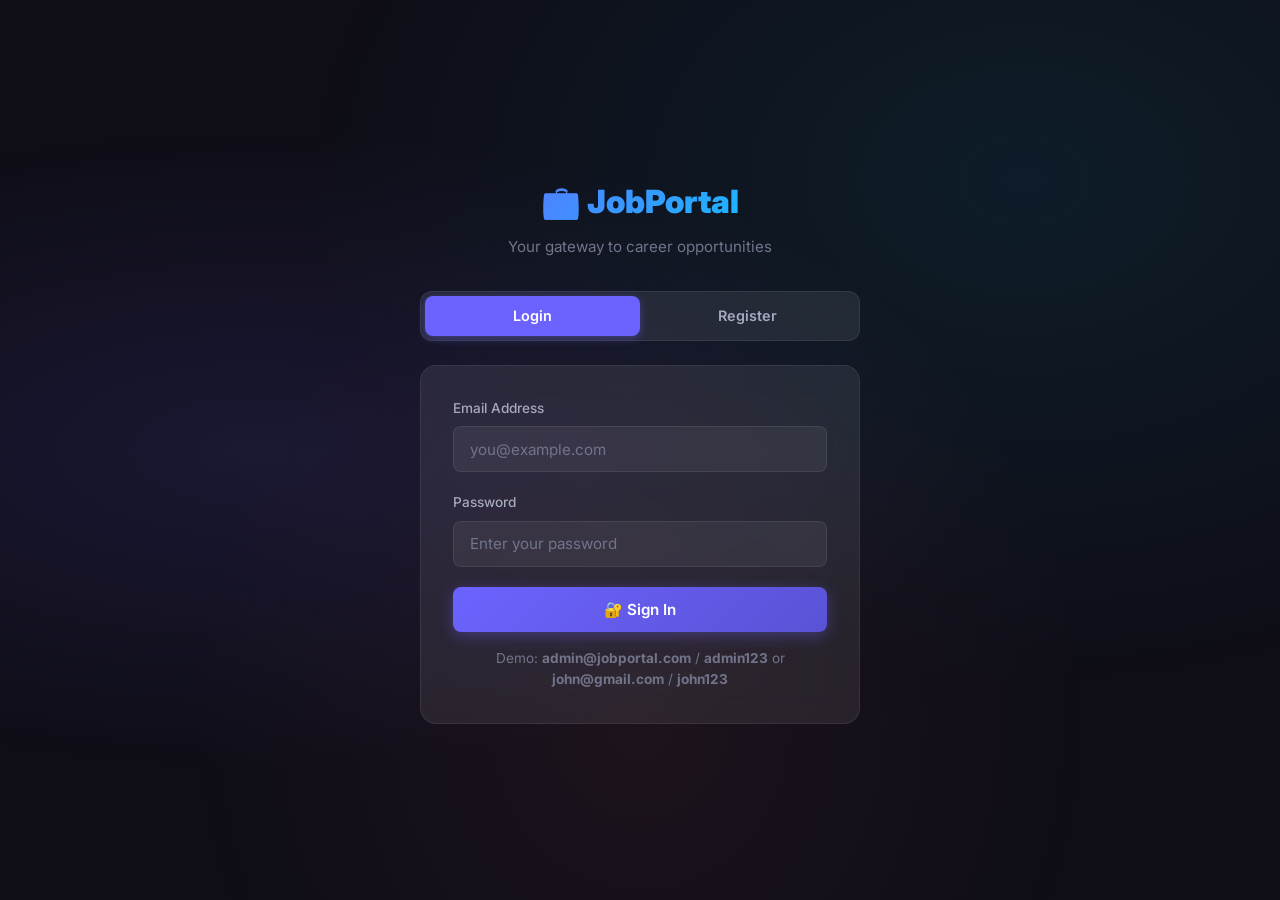
==== backend/src/main/resources/static/index.html @ fc34ba59 "feat: Complete Job Application and Assessment System" ====
<!DOCTYPE html>
<html lang="en">
<head>
    <meta charset="UTF-8">
    <meta name="viewport" content="width=device-width, initial-scale=1.0">
    <meta name="description" content="Job Portal - Apply for jobs, take assessments, and advance your career">
    <title>JobPortal — Job Application & Assessment System</title>
    <link rel="stylesheet" href="style.css">
    <link rel="icon" href="data:image/svg+xml,<svg xmlns='http://www.w3.org/2000/svg' viewBox='0 0 100 100'><text y='.9em' font-size='90'>💼</text></svg>">
</head>
<body>

<!-- ══════════ TOAST CONTAINER ══════════ -->
<div class="toast-container" id="toastContainer"></div>

<!-- ══════════ LOADING OVERLAY ══════════ -->
<div class="loading-overlay hidden" id="loadingOverlay">
    <div class="loading-content">
        <div class="spinner-lg"></div>
        <p id="loadingText">Loading...</p>
    </div>
</div>

<!-- ══════════════════════════════════════════════
     AUTH PAGE — Login & Register
     ══════════════════════════════════════════════ -->
<div id="authPage" class="auth-page">
    <div class="auth-container">
        <div class="auth-header">
            <div class="auth-logo">💼 JobPortal</div>
            <p>Your gateway to career opportunities</p>
        </div>

        <div class="auth-tabs">
            <button id="loginTab" class="active" onclick="switchAuthTab('login')">Login</button>
            <button id="registerTab" onclick="switchAuthTab('register')">Register</button>
        </div>

        <!-- Login Form -->
        <div id="loginForm" class="glass-card">
            <form onsubmit="handleLogin(event)">
                <div class="form-group">
                    <label for="loginEmail">Email Address</label>
                    <input type="email" id="loginEmail" placeholder="you@example.com" required>
                </div>
                <div class="form-group">
                    <label for="loginPassword">Password</label>
                    <input type="password" id="loginPassword" placeholder="Enter your password" required>
                </div>
                <button type="submit" class="btn btn-primary btn-full" id="loginBtn">
                    🔐 Sign In
                </button>
                <p class="text-center mt-2 text-muted" style="font-size:0.85rem;">
                    Demo: <b>admin@jobportal.com</b> / <b>admin123</b> or <b>john@gmail.com</b> / <b>john123</b>
                </p>
            </form>
        </div>

        <!-- Register Form -->
        <div id="registerForm" class="glass-card hidden">
            <form onsubmit="handleRegister(event)">
                <div class="form-group">
                    <label for="regName">Full Name</label>
                    <input type="text" id="regName" placeholder="John Doe" required>
                </div>
                <div class="form-group">
                    <label for="regEmail">Email Address</label>
                    <input type="email" id="regEmail" placeholder="you@example.com" required>
                </div>
                <div class="form-group">
                    <label for="regPassword">Password</label>
                    <input type="password" id="regPassword" placeholder="Create a password" required minlength="4">
                </div>
                <div class="form-group">
                    <label for="regRole">Account Type</label>
                    <select id="regRole">
                        <option value="STUDENT">Student / Job Seeker</option>
                        <option value="ADMIN">Admin / Recruiter</option>
                    </select>
                </div>
                <button type="submit" class="btn btn-primary btn-full" id="registerBtn">
                    🚀 Create Account
                </button>
            </form>
        </div>
    </div>
</div>

<!-- ══════════════════════════════════════════════
     MAIN APP (after login)
     ══════════════════════════════════════════════ -->
<div id="appPage" class="hidden">

    <!-- Navigation -->
    <nav class="navbar">
        <div class="logo">
            <span class="logo-icon">💼</span>
            <span>JobPortal</span>
        </div>
        <div class="nav-links">
            <a href="#" onclick="showView('dashboard')" id="navDashboard">📊 <span class="nav-text">Dashboard</span></a>
            <a href="#" onclick="showView('jobs')" id="navJobs">💼 <span class="nav-text">Jobs</span></a>
            <a href="#" onclick="showView('test')" id="navTest">📝 <span class="nav-text">Assessment</span></a>
            <a href="#" onclick="showView('results')" id="navResults">🏆 <span class="nav-text">Results</span></a>
            <div class="nav-user">
                <div class="avatar" id="userAvatar">U</div>
                <span id="userName" style="font-size:0.85rem; color: var(--text-primary);"></span>
            </div>
            <button onclick="handleLogout()" style="color: var(--danger);">↗ Logout</button>
        </div>
    </nav>

    <div class="container">
        <!-- ── DASHBOARD VIEW ── -->
        <div id="dashboardView">
            <div class="page-header">
                <h1>👋 Welcome back, <span id="dashWelcome"></span>!</h1>
                <p>Here's an overview of your activity</p>
            </div>

            <div class="dashboard-grid" id="statsGrid">
                <div class="stat-card">
                    <div class="stat-icon purple">💼</div>
                    <div class="stat-info">
                        <h3 id="statJobs">0</h3>
                        <p>Available Jobs</p>
                    </div>
                </div>
                <div class="stat-card">
                    <div class="stat-icon pink">📝</div>
                    <div class="stat-info">
                        <h3 id="statApplied">0</h3>
                        <p>Applications</p>
                    </div>
                </div>
                <div class="stat-card">
                    <div class="stat-icon cyan">🧪</div>
                    <div class="stat-info">
                        <h3 id="statTests">0</h3>
                        <p>Tests Taken</p>
                    </div>
                </div>
                <div class="stat-card">
                    <div class="stat-icon green">🏆</div>
                    <div class="stat-info">
                        <h3 id="statAvg">0%</h3>
                        <p>Average Score</p>
                    </div>
                </div>
            </div>

            <!-- Recent Results Table -->
            <div class="section-title">
                <h2>📋 Recent Test Results</h2>
            </div>
            <div id="recentResults">
                <div class="empty-state">
                    <div class="empty-icon">📊</div>
                    <h3>No tests taken yet</h3>
                    <p>Take an assessment to see your results here</p>
                </div>
            </div>
        </div>

        <!-- ── JOBS VIEW ── -->
        <div id="jobsView" class="hidden">
            <div class="page-header">
                <h1>💼 Job Openings</h1>
                <p>Find your next career opportunity</p>
            </div>

            <!-- Admin: Create Job -->
            <div id="adminJobForm" class="glass-card hidden" style="margin-bottom: 2rem;">
                <h3 style="margin-bottom:1rem;">➕ Post a New Job</h3>
                <form onsubmit="handleCreateJob(event)">
                    <div style="display:grid; grid-template-columns: 1fr 1fr; gap: 1rem;">
                        <div class="form-group">
                            <label for="jobTitle">Job Title</label>
                            <input type="text" id="jobTitle" placeholder="e.g. Java Developer" required>
                        </div>
                        <div class="form-group">
                            <label for="jobCompany">Company</label>
                            <input type="text" id="jobCompany" placeholder="e.g. TechCorp" required>
                        </div>
                        <div class="form-group">
                            <label for="jobLocation">Location</label>
                            <input type="text" id="jobLocation" placeholder="e.g. Bangalore" value="Remote">
                        </div>
                        <div class="form-group">
                            <label for="jobSalary">Salary</label>
                            <input type="text" id="jobSalary" placeholder="e.g. 8-12 LPA">
                        </div>
                    </div>
                    <div class="form-group">
                        <label for="jobDesc">Description</label>
                        <textarea id="jobDesc" rows="3" placeholder="Job description..." required style="resize:vertical;"></textarea>
                    </div>
                    <button type="submit" class="btn btn-success">✅ Post Job</button>
                </form>
            </div>

            <div id="jobsList" class="jobs-grid"></div>
        </div>

        <!-- ── TEST VIEW ── -->
        <div id="testView" class="hidden">
            <!-- Pre-test -->
            <div id="testStart" class="text-center" style="padding:3rem 0;">
                <h1 style="margin-bottom:0.5rem;">📝 Online Assessment</h1>
                <p style="margin-bottom:2rem;">Test your knowledge with 10 randomly selected questions.<br>You have 10 minutes to complete the test.</p>
                <button class="btn btn-primary" onclick="startTest()" id="startTestBtn" style="font-size:1.1rem; padding:1rem 2.5rem;">
                    🚀 Start Test
                </button>
            </div>

            <!-- Active test -->
            <div id="testActive" class="hidden">
                <div class="test-header">
                    <div>
                        <span class="question-progress">Question <span id="currentQ">1</span> of <span id="totalQ">10</span></span>
                    </div>
                    <div class="timer" id="timerDisplay">⏱ 10:00</div>
                </div>

                <div class="progress-bar">
                    <div class="progress-fill" id="progressFill" style="width: 0%"></div>
                </div>

                <div id="questionsContainer"></div>

                <div class="text-center mt-3">
                    <button class="btn btn-primary" onclick="submitTest()" id="submitTestBtn" style="font-size:1.05rem; padding:0.9rem 2rem;">
                        ✅ Submit Test
                    </button>
                </div>
            </div>
        </div>

        <!-- ── RESULTS VIEW ── -->
        <div id="resultsView" class="hidden">
            <!-- Score display (after submission) -->
            <div id="resultDisplay" class="hidden">
                <div class="result-container">
                    <h1>🎉 Test Complete!</h1>

                    <div class="score-circle">
                        <span class="score-value" id="resultScore">0</span>
                        <span class="score-label">out of <span id="resultTotal">10</span></span>
                    </div>

                    <div class="result-message" id="resultMessage"></div>

                    <div class="result-details">
                        <div class="result-stat">
                            <div class="stat-value" id="resultCorrect" style="color:var(--success);">0</div>
                            <div class="stat-label">Correct</div>
                        </div>
                        <div class="result-stat">
                            <div class="stat-value" id="resultWrong" style="color:var(--danger);">0</div>
                            <div class="stat-label">Wrong</div>
                        </div>
                        <div class="result-stat">
                            <div class="stat-value" id="resultPercentage" style="color:var(--accent);">0%</div>
                            <div class="stat-label">Percentage</div>
                        </div>
                    </div>

                    <div class="result-actions">
                        <button class="btn btn-primary" onclick="showView('test')">📝 Take Another Test</button>
                        <button class="btn btn-secondary" onclick="showView('dashboard')">📊 Dashboard</button>
                    </div>
                </div>
            </div>

            <!-- All Results history -->
            <div id="allResultsSection">
                <div class="page-header">
                    <h1>🏆 Your Results</h1>
                    <p>Track your assessment performance</p>
                </div>
                <div id="allResultsList"></div>
            </div>
        </div>

    </div><!-- end container -->
</div><!-- end appPage -->

<script src="script.js"></script>
</body>
</html>
---- backend/src/main/resources/static/style.css ----
/* =============================================
   JOB PORTAL — PREMIUM DESIGN SYSTEM
   ============================================= */

@import url('https://fonts.googleapis.com/css2?family=Inter:wght@300;400;500;600;700;800;900&display=swap');

/* ── CSS Variables ── */
:root {
  --primary: #6C63FF;
  --primary-dark: #5A52D5;
  --primary-light: #8B83FF;
  --secondary: #FF6584;
  --accent: #00D2FF;
  --success: #10B981;
  --warning: #F59E0B;
  --danger: #EF4444;

  --bg-dark: #0F0E17;
  --bg-card: rgba(255, 255, 255, 0.05);
  --bg-glass: rgba(255, 255, 255, 0.08);
  --bg-input: rgba(255, 255, 255, 0.06);

  --text-primary: #FFFFFE;
  --text-secondary: #A7A9BE;
  --text-muted: #72748B;

  --border: rgba(255, 255, 255, 0.08);
  --border-active: rgba(108, 99, 255, 0.5);

  --radius-sm: 8px;
  --radius-md: 12px;
  --radius-lg: 16px;
  --radius-xl: 24px;
  --radius-full: 50%;

  --shadow-sm: 0 2px 8px rgba(0, 0, 0, 0.2);
  --shadow-md: 0 4px 20px rgba(0, 0, 0, 0.3);
  --shadow-lg: 0 8px 40px rgba(0, 0, 0, 0.4);
  --shadow-glow: 0 0 30px rgba(108, 99, 255, 0.3);

  --font: 'Inter', -apple-system, BlinkMacSystemFont, sans-serif;
  --transition: all 0.3s cubic-bezier(0.4, 0, 0.2, 1);
}

/* ── Reset ── */
*, *::before, *::after {
  margin: 0;
  padding: 0;
  box-sizing: border-box;
}

html {
  scroll-behavior: smooth;
}

body {
  font-family: var(--font);
  background: var(--bg-dark);
  color: var(--text-primary);
  min-height: 100vh;
  overflow-x: hidden;
  line-height: 1.6;
}

/* Animated gradient background */
body::before {
  content: '';
  position: fixed;
  top: 0;
  left: 0;
  width: 100%;
  height: 100%;
  background:
    radial-gradient(ellipse at 20% 50%, rgba(108, 99, 255, 0.12) 0%, transparent 50%),
    radial-gradient(ellipse at 80% 20%, rgba(0, 210, 255, 0.08) 0%, transparent 50%),
    radial-gradient(ellipse at 50% 80%, rgba(255, 101, 132, 0.06) 0%, transparent 50%);
  z-index: -1;
  animation: bgPulse 15s ease-in-out infinite alternate;
}

@keyframes bgPulse {
  0% { opacity: 0.8; }
  100% { opacity: 1; }
}

/* ── Scrollbar ── */
::-webkit-scrollbar { width: 6px; }
::-webkit-scrollbar-track { background: transparent; }
::-webkit-scrollbar-thumb {
  background: rgba(108, 99, 255, 0.4);
  border-radius: 3px;
}

/* ── Typography ── */
h1 { font-size: 2.5rem; font-weight: 800; letter-spacing: -0.02em; }
h2 { font-size: 1.75rem; font-weight: 700; letter-spacing: -0.01em; }
h3 { font-size: 1.25rem; font-weight: 600; }
p { color: var(--text-secondary); }
a { color: var(--primary-light); text-decoration: none; }

/* ── Navigation ── */
.navbar {
  position: sticky;
  top: 0;
  z-index: 100;
  display: flex;
  align-items: center;
  justify-content: space-between;
  padding: 1rem 2rem;
  background: rgba(15, 14, 23, 0.85);
  backdrop-filter: blur(20px);
  border-bottom: 1px solid var(--border);
}

.navbar .logo {
  display: flex;
  align-items: center;
  gap: 0.5rem;
  font-size: 1.4rem;
  font-weight: 800;
  background: linear-gradient(135deg, var(--primary), var(--accent));
  -webkit-background-clip: text;
  -webkit-text-fill-color: transparent;
  background-clip: text;
}

.navbar .logo .logo-icon {
  font-size: 1.6rem;
}

.nav-links {
  display: flex;
  gap: 0.5rem;
  align-items: center;
}

.nav-links a, .nav-links button {
  padding: 0.5rem 1rem;
  border-radius: var(--radius-sm);
  font-size: 0.9rem;
  font-weight: 500;
  color: var(--text-secondary);
  background: none;
  border: none;
  cursor: pointer;
  transition: var(--transition);
  font-family: var(--font);
}

.nav-links a:hover, .nav-links button:hover {
  color: var(--text-primary);
  background: var(--bg-glass);
}

.nav-links .nav-user {
  display: flex;
  align-items: center;
  gap: 0.5rem;
  padding: 0.4rem 1rem;
  border-radius: var(--radius-xl);
  background: var(--bg-glass);
  border: 1px solid var(--border);
}

.nav-links .nav-user .avatar {
  width: 28px;
  height: 28px;
  border-radius: var(--radius-full);
  background: linear-gradient(135deg, var(--primary), var(--secondary));
  display: flex;
  align-items: center;
  justify-content: center;
  font-size: 0.75rem;
  font-weight: 700;
  color: white;
}

/* ── Container ── */
.container {
  max-width: 1200px;
  margin: 0 auto;
  padding: 2rem;
}

/* ── Auth Page ── */
.auth-page {
  display: flex;
  align-items: center;
  justify-content: center;
  min-height: 100vh;
  padding: 2rem;
}

.auth-container {
  width: 100%;
  max-width: 440px;
  animation: slideUp 0.6s ease-out;
}

.auth-header {
  text-align: center;
  margin-bottom: 2rem;
}

.auth-header .auth-logo {
  font-size: 2rem;
  font-weight: 900;
  background: linear-gradient(135deg, var(--primary), var(--accent));
  -webkit-background-clip: text;
  -webkit-text-fill-color: transparent;
  background-clip: text;
  margin-bottom: 0.5rem;
}

.auth-header p {
  font-size: 0.95rem;
  color: var(--text-muted);
}

.auth-tabs {
  display: flex;
  margin-bottom: 1.5rem;
  background: var(--bg-glass);
  border-radius: var(--radius-md);
  padding: 4px;
  border: 1px solid var(--border);
}

.auth-tabs button {
  flex: 1;
  padding: 0.7rem;
  border: none;
  background: transparent;
  color: var(--text-secondary);
  font-family: var(--font);
  font-weight: 600;
  font-size: 0.9rem;
  cursor: pointer;
  border-radius: var(--radius-sm);
  transition: var(--transition);
}

.auth-tabs button.active {
  background: var(--primary);
  color: white;
  box-shadow: 0 2px 10px rgba(108, 99, 255, 0.4);
}

/* ── Glass Card ── */
.glass-card {
  background: var(--bg-glass);
  backdrop-filter: blur(16px);
  border: 1px solid var(--border);
  border-radius: var(--radius-lg);
  padding: 2rem;
  transition: var(--transition);
}

.glass-card:hover {
  border-color: var(--border-active);
  box-shadow: var(--shadow-glow);
}

/* ── Form Elements ── */
.form-group {
  margin-bottom: 1.25rem;
}

.form-group label {
  display: block;
  font-size: 0.85rem;
  font-weight: 500;
  color: var(--text-secondary);
  margin-bottom: 0.4rem;
}

.form-group input,
.form-group select,
.form-group textarea {
  width: 100%;
  padding: 0.8rem 1rem;
  background: var(--bg-input);
  border: 1px solid var(--border);
  border-radius: var(--radius-sm);
  color: var(--text-primary);
  font-family: var(--font);
  font-size: 0.95rem;
  transition: var(--transition);
  outline: none;
}

.form-group input:focus,
.form-group select:focus,
.form-group textarea:focus {
  border-color: var(--primary);
  box-shadow: 0 0 0 3px rgba(108, 99, 255, 0.2);
}

.form-group input::placeholder {
  color: var(--text-muted);
}

/* ── Buttons ── */
.btn {
  display: inline-flex;
  align-items: center;
  justify-content: center;
  gap: 0.5rem;
  padding: 0.8rem 1.5rem;
  border: none;
  border-radius: var(--radius-sm);
  font-family: var(--font);
  font-size: 0.95rem;
  font-weight: 600;
  cursor: pointer;
  transition: var(--transition);
  text-decoration: none;
  position: relative;
  overflow: hidden;
}

.btn::after {
  content: '';
  position: absolute;
  top: 50%;
  left: 50%;
  width: 0;
  height: 0;
  background: rgba(255, 255, 255, 0.15);
  border-radius: var(--radius-full);
  transition: width 0.6s, height 0.6s, top 0.6s, left 0.6s;
}

.btn:active::after {
  width: 300px;
  height: 300px;
  top: calc(50% - 150px);
  left: calc(50% - 150px);
}

.btn-primary {
  background: linear-gradient(135deg, var(--primary), var(--primary-dark));
  color: white;
  box-shadow: 0 4px 15px rgba(108, 99, 255, 0.35);
}

.btn-primary:hover {
  transform: translateY(-2px);
  box-shadow: 0 6px 25px rgba(108, 99, 255, 0.5);
}

.btn-secondary {
  background: var(--bg-glass);
  color: var(--text-primary);
  border: 1px solid var(--border);
}

.btn-secondary:hover {
  border-color: var(--primary);
  background: rgba(108, 99, 255, 0.1);
}

.btn-success {
  background: linear-gradient(135deg, var(--success), #059669);
  color: white;
  box-shadow: 0 4px 15px rgba(16, 185, 129, 0.35);
}

.btn-success:hover {
  transform: translateY(-2px);
  box-shadow: 0 6px 25px rgba(16, 185, 129, 0.5);
}

.btn-danger {
  background: linear-gradient(135deg, var(--danger), #DC2626);
  color: white;
}

.btn-full {
  width: 100%;
}

.btn-sm {
  padding: 0.5rem 1rem;
  font-size: 0.85rem;
}

.btn:disabled {
  opacity: 0.5;
  cursor: not-allowed;
  transform: none !important;
}

/* ── Dashboard Grid ── */
.dashboard-grid {
  display: grid;
  grid-template-columns: repeat(auto-fit, minmax(280px, 1fr));
  gap: 1.5rem;
  margin-bottom: 2rem;
}

.stat-card {
  background: var(--bg-glass);
  backdrop-filter: blur(16px);
  border: 1px solid var(--border);
  border-radius: var(--radius-lg);
  padding: 1.5rem;
  display: flex;
  align-items: center;
  gap: 1rem;
  transition: var(--transition);
  animation: fadeIn 0.5s ease-out backwards;
}

.stat-card:nth-child(1) { animation-delay: 0.1s; }
.stat-card:nth-child(2) { animation-delay: 0.2s; }
.stat-card:nth-child(3) { animation-delay: 0.3s; }
.stat-card:nth-child(4) { animation-delay: 0.4s; }

.stat-card:hover {
  transform: translateY(-4px);
  border-color: var(--border-active);
  box-shadow: var(--shadow-glow);
}

.stat-icon {
  width: 56px;
  height: 56px;
  border-radius: var(--radius-md);
  display: flex;
  align-items: center;
  justify-content: center;
  font-size: 1.5rem;
  flex-shrink: 0;
}

.stat-icon.purple { background: rgba(108, 99, 255, 0.15); color: var(--primary-light); }
.stat-icon.pink { background: rgba(255, 101, 132, 0.15); color: var(--secondary); }
.stat-icon.cyan { background: rgba(0, 210, 255, 0.15); color: var(--accent); }
.stat-icon.green { background: rgba(16, 185, 129, 0.15); color: var(--success); }

.stat-info h3 {
  font-size: 1.75rem;
  font-weight: 800;
  line-height: 1;
}

.stat-info p {
  font-size: 0.85rem;
  color: var(--text-muted);
  margin-top: 0.25rem;
}

/* ── Page Header ── */
.page-header {
  margin-bottom: 2rem;
}

.page-header h1 {
  margin-bottom: 0.5rem;
}

.page-header p {
  font-size: 1rem;
}

/* ── Job Cards ── */
.jobs-grid {
  display: grid;
  grid-template-columns: repeat(auto-fill, minmax(340px, 1fr));
  gap: 1.5rem;
}

.job-card {
  background: var(--bg-glass);
  backdrop-filter: blur(16px);
  border: 1px solid var(--border);
  border-radius: var(--radius-lg);
  padding: 1.75rem;
  transition: var(--transition);
  animation: fadeIn 0.5s ease-out backwards;
  display: flex;
  flex-direction: column;
}

.job-card:hover {
  transform: translateY(-4px);
  border-color: var(--border-active);
  box-shadow: var(--shadow-glow);
}

.job-card .job-company {
  display: inline-flex;
  align-items: center;
  gap: 0.5rem;
  font-size: 0.85rem;
  color: var(--primary-light);
  font-weight: 600;
  margin-bottom: 0.75rem;
}

.job-card .job-company .company-icon {
  width: 36px;
  height: 36px;
  border-radius: var(--radius-sm);
  background: linear-gradient(135deg, var(--primary), var(--accent));
  display: flex;
  align-items: center;
  justify-content: center;
  font-size: 1rem;
  color: white;
  font-weight: 800;
}

.job-card h3 {
  font-size: 1.15rem;
  margin-bottom: 0.75rem;
  color: var(--text-primary);
}

.job-card .job-desc {
  font-size: 0.9rem;
  color: var(--text-muted);
  line-height: 1.5;
  flex-grow: 1;
  margin-bottom: 1rem;
  display: -webkit-box;
  -webkit-line-clamp: 3;
  -webkit-box-orient: vertical;
  overflow: hidden;
}

.job-meta {
  display: flex;
  gap: 1rem;
  flex-wrap: wrap;
  margin-bottom: 1.25rem;
}

.job-meta span {
  display: flex;
  align-items: center;
  gap: 0.35rem;
  font-size: 0.8rem;
  color: var(--text-secondary);
  background: var(--bg-card);
  padding: 0.35rem 0.75rem;
  border-radius: var(--radius-xl);
}

/* ── Test Page ── */
.test-header {
  display: flex;
  justify-content: space-between;
  align-items: center;
  margin-bottom: 2rem;
  padding: 1.25rem 1.75rem;
  background: var(--bg-glass);
  backdrop-filter: blur(16px);
  border: 1px solid var(--border);
  border-radius: var(--radius-lg);
}

.timer {
  display: flex;
  align-items: center;
  gap: 0.5rem;
  font-size: 1.5rem;
  font-weight: 700;
  color: var(--accent);
  font-variant-numeric: tabular-nums;
}

.timer.warning { color: var(--warning); }
.timer.danger {
  color: var(--danger);
  animation: pulse 1s ease-in-out infinite;
}

.question-progress {
  font-size: 0.9rem;
  color: var(--text-secondary);
}

.progress-bar {
  width: 100%;
  height: 6px;
  background: var(--bg-card);
  border-radius: 3px;
  margin-bottom: 2rem;
  overflow: hidden;
}

.progress-bar .progress-fill {
  height: 100%;
  background: linear-gradient(90deg, var(--primary), var(--accent));
  border-radius: 3px;
  transition: width 0.4s ease;
}

.question-card {
  background: var(--bg-glass);
  backdrop-filter: blur(16px);
  border: 1px solid var(--border);
  border-radius: var(--radius-lg);
  padding: 2rem;
  margin-bottom: 1.5rem;
  animation: slideUp 0.4s ease-out;
}

.question-number {
  display: inline-flex;
  align-items: center;
  justify-content: center;
  width: 32px;
  height: 32px;
  border-radius: var(--radius-full);
  background: linear-gradient(135deg, var(--primary), var(--accent));
  color: white;
  font-size: 0.85rem;
  font-weight: 700;
  margin-bottom: 1rem;
}

.question-text {
  font-size: 1.1rem;
  font-weight: 600;
  color: var(--text-primary);
  margin-bottom: 1.25rem;
  line-height: 1.5;
}

.options-grid {
  display: grid;
  grid-template-columns: 1fr 1fr;
  gap: 0.75rem;
}

.option-label {
  display: flex;
  align-items: center;
  gap: 0.75rem;
  padding: 1rem 1.25rem;
  background: var(--bg-card);
  border: 2px solid var(--border);
  border-radius: var(--radius-md);
  cursor: pointer;
  transition: var(--transition);
  font-size: 0.95rem;
}

.option-label:hover {
  border-color: var(--primary);
  background: rgba(108, 99, 255, 0.08);
}

.option-label input[type="radio"] {
  display: none;
}

.option-label .option-indicator {
  width: 22px;
  height: 22px;
  border-radius: var(--radius-full);
  border: 2px solid var(--text-muted);
  display: flex;
  align-items: center;
  justify-content: center;
  flex-shrink: 0;
  transition: var(--transition);
}

.option-label input[type="radio"]:checked + .option-indicator {
  border-color: var(--primary);
  background: var(--primary);
}

.option-label input[type="radio"]:checked + .option-indicator::after {
  content: '✓';
  color: white;
  font-size: 0.75rem;
  font-weight: 700;
}

.option-label input[type="radio"]:checked ~ .option-text {
  color: var(--text-primary);
  font-weight: 600;
}

.option-label.selected {
  border-color: var(--primary);
  background: rgba(108, 99, 255, 0.1);
}

/* ── Result Page ── */
.result-container {
  max-width: 600px;
  margin: 0 auto;
  text-align: center;
  animation: slideUp 0.6s ease-out;
}

.score-circle {
  width: 200px;
  height: 200px;
  border-radius: var(--radius-full);
  background: var(--bg-glass);
  border: 4px solid var(--primary);
  display: flex;
  flex-direction: column;
  align-items: center;
  justify-content: center;
  margin: 2rem auto;
  position: relative;
  box-shadow: var(--shadow-glow);
  animation: scaleIn 0.5s ease-out 0.3s backwards;
}

.score-circle .score-value {
  font-size: 3.5rem;
  font-weight: 900;
  background: linear-gradient(135deg, var(--primary), var(--accent));
  -webkit-background-clip: text;
  -webkit-text-fill-color: transparent;
  background-clip: text;
  line-height: 1;
}

.score-circle .score-label {
  font-size: 0.9rem;
  color: var(--text-muted);
  margin-top: 0.25rem;
}

.result-details {
  display: grid;
  grid-template-columns: 1fr 1fr 1fr;
  gap: 1rem;
  margin: 2rem 0;
}

.result-stat {
  background: var(--bg-glass);
  border: 1px solid var(--border);
  border-radius: var(--radius-md);
  padding: 1.25rem;
}

.result-stat .stat-value {
  font-size: 1.5rem;
  font-weight: 800;
}

.result-stat .stat-label {
  font-size: 0.8rem;
  color: var(--text-muted);
  margin-top: 0.25rem;
}

.result-message {
  font-size: 1.25rem;
  font-weight: 600;
  margin: 1.5rem 0;
  padding: 1rem;
  border-radius: var(--radius-md);
}

.result-message.excellent {
  background: rgba(16, 185, 129, 0.15);
  color: var(--success);
  border: 1px solid rgba(16, 185, 129, 0.3);
}

.result-message.good {
  background: rgba(108, 99, 255, 0.15);
  color: var(--primary-light);
  border: 1px solid rgba(108, 99, 255, 0.3);
}

.result-message.average {
  background: rgba(245, 158, 11, 0.15);
  color: var(--warning);
  border: 1px solid rgba(245, 158, 11, 0.3);
}

.result-message.poor {
  background: rgba(239, 68, 68, 0.15);
  color: var(--danger);
  border: 1px solid rgba(239, 68, 68, 0.3);
}

.result-actions {
  display: flex;
  gap: 1rem;
  justify-content: center;
  margin-top: 2rem;
}

/* ── Toast Notifications ── */
.toast-container {
  position: fixed;
  top: 1.5rem;
  right: 1.5rem;
  z-index: 9999;
  display: flex;
  flex-direction: column;
  gap: 0.75rem;
}

.toast {
  display: flex;
  align-items: center;
  gap: 0.75rem;
  padding: 1rem 1.5rem;
  background: rgba(15, 14, 23, 0.95);
  backdrop-filter: blur(16px);
  border: 1px solid var(--border);
  border-radius: var(--radius-md);
  min-width: 300px;
  max-width: 450px;
  box-shadow: var(--shadow-lg);
  animation: toastIn 0.4s ease-out;
  font-size: 0.9rem;
}

.toast.success { border-left: 4px solid var(--success); }
.toast.error { border-left: 4px solid var(--danger); }
.toast.info { border-left: 4px solid var(--accent); }

.toast-icon { font-size: 1.25rem; flex-shrink: 0; }
.toast.success .toast-icon { color: var(--success); }
.toast.error .toast-icon { color: var(--danger); }
.toast.info .toast-icon { color: var(--accent); }

.toast-close {
  margin-left: auto;
  background: none;
  border: none;
  color: var(--text-muted);
  cursor: pointer;
  padding: 0.25rem;
  font-size: 1.1rem;
}

/* ── Loading Spinner ── */
.spinner {
  width: 20px;
  height: 20px;
  border: 2px solid rgba(255, 255, 255, 0.2);
  border-top-color: white;
  border-radius: var(--radius-full);
  animation: spin 0.8s linear infinite;
}

.loading-overlay {
  position: fixed;
  inset: 0;
  background: rgba(15, 14, 23, 0.7);
  backdrop-filter: blur(4px);
  display: flex;
  align-items: center;
  justify-content: center;
  z-index: 999;
}

.loading-content {
  text-align: center;
}

.loading-content .spinner-lg {
  width: 48px;
  height: 48px;
  border: 3px solid rgba(108, 99, 255, 0.2);
  border-top-color: var(--primary);
  border-radius: var(--radius-full);
  animation: spin 1s linear infinite;
  margin: 0 auto 1rem;
}

.loading-content p {
  color: var(--text-secondary);
  font-size: 0.95rem;
}

/* ── Empty State ── */
.empty-state {
  text-align: center;
  padding: 4rem 2rem;
  color: var(--text-muted);
}

.empty-state .empty-icon {
  font-size: 3rem;
  margin-bottom: 1rem;
  opacity: 0.5;
}

.empty-state h3 {
  color: var(--text-secondary);
  margin-bottom: 0.5rem;
}

/* ── Badge ── */
.badge {
  display: inline-flex;
  padding: 0.25rem 0.75rem;
  border-radius: var(--radius-xl);
  font-size: 0.75rem;
  font-weight: 600;
  text-transform: uppercase;
  letter-spacing: 0.03em;
}

.badge-applied { background: rgba(108, 99, 255, 0.2); color: var(--primary-light); }
.badge-admin { background: rgba(255, 101, 132, 0.2); color: var(--secondary); }
.badge-student { background: rgba(0, 210, 255, 0.2); color: var(--accent); }

/* ── Section Title ── */
.section-title {
  display: flex;
  align-items: center;
  justify-content: space-between;
  margin-bottom: 1.5rem;
}

.section-title h2 {
  display: flex;
  align-items: center;
  gap: 0.5rem;
}

/* ── Table ── */
.results-table {
  width: 100%;
  border-collapse: separate;
  border-spacing: 0 0.5rem;
}

.results-table th {
  text-align: left;
  padding: 0.75rem 1rem;
  font-size: 0.8rem;
  text-transform: uppercase;
  letter-spacing: 0.05em;
  color: var(--text-muted);
  font-weight: 600;
}

.results-table td {
  padding: 1rem;
  background: var(--bg-glass);
  font-size: 0.9rem;
}

.results-table tr td:first-child { border-radius: var(--radius-sm) 0 0 var(--radius-sm); }
.results-table tr td:last-child { border-radius: 0 var(--radius-sm) var(--radius-sm) 0; }

/* ── Animations ── */
@keyframes slideUp {
  from { opacity: 0; transform: translateY(30px); }
  to { opacity: 1; transform: translateY(0); }
}

@keyframes fadeIn {
  from { opacity: 0; transform: translateY(10px); }
  to { opacity: 1; transform: translateY(0); }
}

@keyframes scaleIn {
  from { opacity: 0; transform: scale(0.8); }
  to { opacity: 1; transform: scale(1); }
}

@keyframes toastIn {
  from { opacity: 0; transform: translateX(100px); }
  to { opacity: 1; transform: translateX(0); }
}

@keyframes toastOut {
  from { opacity: 1; transform: translateX(0); }
  to { opacity: 0; transform: translateX(100px); }
}

@keyframes spin {
  to { transform: rotate(360deg); }
}

@keyframes pulse {
  0%, 100% { opacity: 1; }
  50% { opacity: 0.5; }
}

/* ── Responsive ── */
@media (max-width: 768px) {
  .navbar {
    padding: 0.75rem 1rem;
  }

  .nav-links a span.nav-text {
    display: none;
  }

  .container {
    padding: 1rem;
  }

  h1 { font-size: 1.75rem; }

  .dashboard-grid {
    grid-template-columns: 1fr 1fr;
  }

  .jobs-grid {
    grid-template-columns: 1fr;
  }

  .options-grid {
    grid-template-columns: 1fr;
  }

  .result-details {
    grid-template-columns: 1fr;
  }

  .result-actions {
    flex-direction: column;
  }

  .test-header {
    flex-direction: column;
    gap: 1rem;
    text-align: center;
  }
}

@media (max-width: 480px) {
  .dashboard-grid {
    grid-template-columns: 1fr;
  }

  .auth-container {
    padding: 0 0.5rem;
  }

  .glass-card {
    padding: 1.5rem;
  }
}

/* ── Utility ── */
.hidden { display: none !important; }
.mt-1 { margin-top: 0.5rem; }
.mt-2 { margin-top: 1rem; }
.mt-3 { margin-top: 1.5rem; }
.mb-1 { margin-bottom: 0.5rem; }
.mb-2 { margin-bottom: 1rem; }
.text-center { text-align: center; }
.text-muted { color: var(--text-muted); }
.flex-center { display: flex; align-items: center; justify-content: center; }
.gap-1 { gap: 0.5rem; }
.gap-2 { gap: 1rem; }
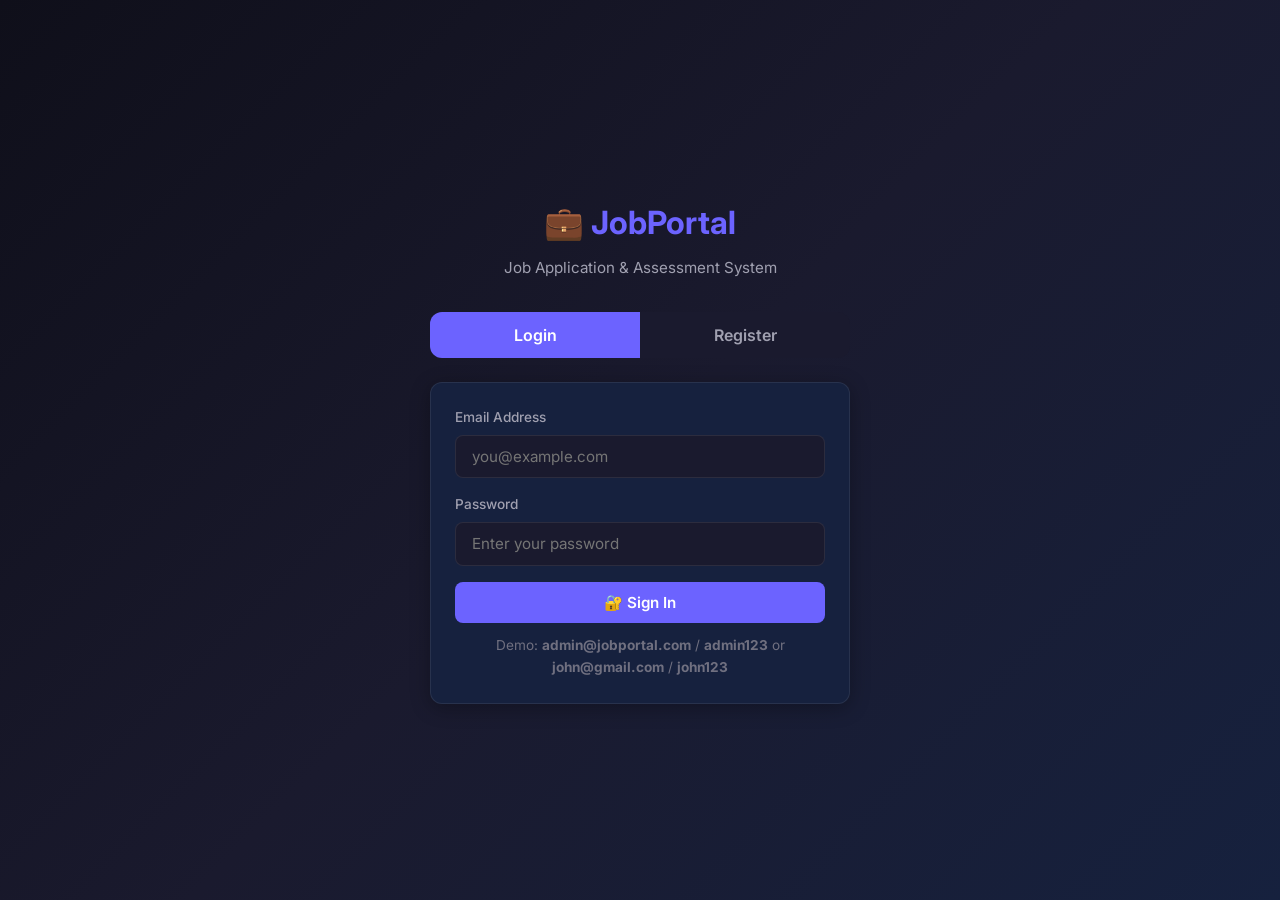
==== commit 0d3b8002: "Upgrade to role-based Job Application & Assessment System - Fix KeyHolder crash in all 6 repositorie" ====
--- a/backend/src/main/resources/static/index.html
+++ b/backend/src/main/resources/static/index.html
@@ -3,23 +3,16 @@
 <head>
     <meta charset="UTF-8">
     <meta name="viewport" content="width=device-width, initial-scale=1.0">
-    <meta name="description" content="Job Portal - Apply for jobs, take assessments, and advance your career">
+    <meta name="description" content="Job Application & Assessment System — Role-based portal for admins and students">
     <title>JobPortal — Job Application & Assessment System</title>
     <link rel="stylesheet" href="style.css">
+    <link href="https://fonts.googleapis.com/css2?family=Inter:wght@400;500;600;700&display=swap" rel="stylesheet">
     <link rel="icon" href="data:image/svg+xml,<svg xmlns='http://www.w3.org/2000/svg' viewBox='0 0 100 100'><text y='.9em' font-size='90'>💼</text></svg>">
 </head>
 <body>
 
-<!-- ══════════ TOAST CONTAINER ══════════ -->
+<!-- ══════════ TOAST NOTIFICATIONS ══════════ -->
 <div class="toast-container" id="toastContainer"></div>
-
-<!-- ══════════ LOADING OVERLAY ══════════ -->
-<div class="loading-overlay hidden" id="loadingOverlay">
-    <div class="loading-content">
-        <div class="spinner-lg"></div>
-        <p id="loadingText">Loading...</p>
-    </div>
-</div>
 
 <!-- ══════════════════════════════════════════════
      AUTH PAGE — Login & Register
@@ -28,9 +21,10 @@
     <div class="auth-container">
         <div class="auth-header">
             <div class="auth-logo">💼 JobPortal</div>
-            <p>Your gateway to career opportunities</p>
-        </div>
-
+            <p>Job Application & Assessment System</p>
+        </div>
+
+        <!-- Auth Tabs -->
         <div class="auth-tabs">
             <button id="loginTab" class="active" onclick="switchAuthTab('login')">Login</button>
             <button id="registerTab" onclick="switchAuthTab('register')">Register</button>
@@ -73,7 +67,7 @@
                 </div>
                 <div class="form-group">
                     <label for="regRole">Account Type</label>
-                    <select id="regRole">
+                    <select id="regRole" required>
                         <option value="STUDENT">Student / Job Seeker</option>
                         <option value="ADMIN">Admin / Recruiter</option>
                     </select>
@@ -87,89 +81,84 @@
 </div>
 
 <!-- ══════════════════════════════════════════════
-     MAIN APP (after login)
+     MAIN APP (shown after login)
      ══════════════════════════════════════════════ -->
 <div id="appPage" class="hidden">
 
-    <!-- Navigation -->
+    <!-- Navigation Bar -->
     <nav class="navbar">
         <div class="logo">
             <span class="logo-icon">💼</span>
             <span>JobPortal</span>
         </div>
         <div class="nav-links">
-            <a href="#" onclick="showView('dashboard')" id="navDashboard">📊 <span class="nav-text">Dashboard</span></a>
-            <a href="#" onclick="showView('jobs')" id="navJobs">💼 <span class="nav-text">Jobs</span></a>
-            <a href="#" onclick="showView('test')" id="navTest">📝 <span class="nav-text">Assessment</span></a>
-            <a href="#" onclick="showView('results')" id="navResults">🏆 <span class="nav-text">Results</span></a>
+            <a href="javascript:void(0)" onclick="showView('dashboard')" id="navDashboard" class="active">📊 Dashboard</a>
+            <a href="javascript:void(0)" onclick="showView('jobs')" id="navJobs">💼 Jobs</a>
+            <!-- Admin only: Applications nav -->
+            <a href="javascript:void(0)" onclick="showView('applications')" id="navApplications" class="hidden">📋 Applications</a>
+            <a href="javascript:void(0)" onclick="showView('tests')" id="navTests">📝 Tests</a>
+            <a href="javascript:void(0)" onclick="showView('results')" id="navResults">🏆 Results</a>
             <div class="nav-user">
                 <div class="avatar" id="userAvatar">U</div>
-                <span id="userName" style="font-size:0.85rem; color: var(--text-primary);"></span>
-            </div>
-            <button onclick="handleLogout()" style="color: var(--danger);">↗ Logout</button>
+                <div>
+                    <span id="userName" style="font-size:0.85rem; color: var(--text-primary);"></span>
+                    <span id="userRole" class="role-badge"></span>
+                </div>
+            </div>
+            <button onclick="handleLogout()" class="btn-logout">↗ Logout</button>
         </div>
     </nav>
 
     <div class="container">
-        <!-- ── DASHBOARD VIEW ── -->
+
+        <!-- ══════════ DASHBOARD VIEW ══════════ -->
         <div id="dashboardView">
             <div class="page-header">
-                <h1>👋 Welcome back, <span id="dashWelcome"></span>!</h1>
-                <p>Here's an overview of your activity</p>
-            </div>
-
+                <h1>👋 Welcome, <span id="dashWelcome"></span>!</h1>
+                <p id="dashSubtitle">Here's an overview of your activity</p>
+            </div>
+
+            <!-- Stats Cards -->
             <div class="dashboard-grid" id="statsGrid">
                 <div class="stat-card">
                     <div class="stat-icon purple">💼</div>
                     <div class="stat-info">
                         <h3 id="statJobs">0</h3>
-                        <p>Available Jobs</p>
+                        <p id="statJobsLabel">Jobs</p>
                     </div>
                 </div>
                 <div class="stat-card">
                     <div class="stat-icon pink">📝</div>
                     <div class="stat-info">
-                        <h3 id="statApplied">0</h3>
-                        <p>Applications</p>
+                        <h3 id="statApps">0</h3>
+                        <p id="statAppsLabel">Applications</p>
                     </div>
                 </div>
                 <div class="stat-card">
                     <div class="stat-icon cyan">🧪</div>
                     <div class="stat-info">
                         <h3 id="statTests">0</h3>
-                        <p>Tests Taken</p>
+                        <p id="statTestsLabel">Tests</p>
                     </div>
                 </div>
                 <div class="stat-card">
                     <div class="stat-icon green">🏆</div>
                     <div class="stat-info">
-                        <h3 id="statAvg">0%</h3>
-                        <p>Average Score</p>
-                    </div>
-                </div>
-            </div>
-
-            <!-- Recent Results Table -->
-            <div class="section-title">
-                <h2>📋 Recent Test Results</h2>
-            </div>
-            <div id="recentResults">
-                <div class="empty-state">
-                    <div class="empty-icon">📊</div>
-                    <h3>No tests taken yet</h3>
-                    <p>Take an assessment to see your results here</p>
-                </div>
-            </div>
-        </div>
-
-        <!-- ── JOBS VIEW ── -->
+                        <h3 id="statResults">0</h3>
+                        <p id="statResultsLabel">Results</p>
+                    </div>
+                </div>
+            </div>
+        </div>
+
+        <!-- ══════════ JOBS VIEW ══════════ -->
         <div id="jobsView" class="hidden">
             <div class="page-header">
                 <h1>💼 Job Openings</h1>
                 <p>Find your next career opportunity</p>
             </div>
 
-            <!-- Admin: Create Job -->
+            <!-- Admin: Create Job Form -->
             <div id="adminJobForm" class="glass-card hidden" style="margin-bottom: 2rem;">
                 <h3 style="margin-bottom:1rem;">➕ Post a New Job</h3>
                 <form onsubmit="handleCreateJob(event)">
@@ -199,57 +188,111 @@
                 </form>
             </div>
 
+            <!-- Job Cards List -->
             <div id="jobsList" class="jobs-grid"></div>
         </div>
 
-        <!-- ── TEST VIEW ── -->
-        <div id="testView" class="hidden">
-            <!-- Pre-test -->
-            <div id="testStart" class="text-center" style="padding:3rem 0;">
-                <h1 style="margin-bottom:0.5rem;">📝 Online Assessment</h1>
-                <p style="margin-bottom:2rem;">Test your knowledge with 10 randomly selected questions.<br>You have 10 minutes to complete the test.</p>
-                <button class="btn btn-primary" onclick="startTest()" id="startTestBtn" style="font-size:1.1rem; padding:1rem 2.5rem;">
-                    🚀 Start Test
-                </button>
-            </div>
-
-            <!-- Active test -->
-            <div id="testActive" class="hidden">
-                <div class="test-header">
-                    <div>
-                        <span class="question-progress">Question <span id="currentQ">1</span> of <span id="totalQ">10</span></span>
-                    </div>
-                    <div class="timer" id="timerDisplay">⏱ 10:00</div>
-                </div>
-
-                <div class="progress-bar">
-                    <div class="progress-fill" id="progressFill" style="width: 0%"></div>
-                </div>
-
-                <div id="questionsContainer"></div>
-
-                <div class="text-center mt-3">
-                    <button class="btn btn-primary" onclick="submitTest()" id="submitTestBtn" style="font-size:1.05rem; padding:0.9rem 2rem;">
-                        ✅ Submit Test
-                    </button>
-                </div>
-            </div>
-        </div>
-
-        <!-- ── RESULTS VIEW ── -->
+        <!-- ══════════ APPLICATIONS VIEW (Admin Only) ══════════ -->
+        <div id="applicationsView" class="hidden">
+            <div class="page-header">
+                <h1>📋 All Applications</h1>
+                <p>Review and manage student applications</p>
+            </div>
+            <div id="applicationsList"></div>
+        </div>
+
+        <!-- ══════════ TESTS VIEW ══════════ -->
+        <div id="testsView" class="hidden">
+            <!-- Admin: Create Test Section -->
+            <div id="adminTestSection" class="hidden">
+                <div class="page-header">
+                    <h1>📝 Test Management</h1>
+                    <p>Create and assign MCQ tests to students</p>
+                </div>
+
+                <!-- Create Test Form -->
+                <div class="glass-card" style="margin-bottom:2rem;">
+                    <h3 style="margin-bottom:1rem;">➕ Create New Test</h3>
+                    <form onsubmit="handleCreateTest(event)" id="createTestForm">
+                        <div style="display:grid; grid-template-columns: 1fr 1fr 1fr; gap:1rem;">
+                            <div class="form-group">
+                                <label for="testTitle">Test Title</label>
+                                <input type="text" id="testTitle" placeholder="e.g. Java Assessment" required>
+                            </div>
+                            <div class="form-group">
+                                <label for="testJob">Link to Job (Optional)</label>
+                                <select id="testJob">
+                                    <option value="">— No linked job —</option>
+                                </select>
+                            </div>
+                            <div class="form-group">
+                                <label for="testStudent">Assign to Student</label>
+                                <select id="testStudent" required>
+                                    <option value="">— Select Student —</option>
+                                </select>
+                            </div>
+                        </div>
+
+                        <!-- Questions Container (dynamic) -->
+                        <div id="testQuestionsContainer"></div>
+
+                        <div style="display:flex; gap:1rem; margin-top:1rem;">
+                            <button type="button" class="btn btn-secondary" onclick="addQuestionField()">
+                                ➕ Add Question
+                            </button>
+                            <button type="submit" class="btn btn-success">✅ Create Test</button>
+                        </div>
+                    </form>
+                </div>
+
+                <!-- Admin: List of all tests -->
+                <h3 style="margin-bottom:1rem;">📋 All Tests</h3>
+                <div id="allTestsList"></div>
+            </div>
+
+            <!-- Student: Assigned Tests Section -->
+            <div id="studentTestSection" class="hidden">
+                <div class="page-header">
+                    <h1>📝 My Assessments</h1>
+                    <p>Tests assigned to you by administrators</p>
+                </div>
+
+                <!-- List of assigned tests -->
+                <div id="assignedTestsList"></div>
+
+                <!-- Active Test (quiz in progress) -->
+                <div id="activeTest" class="hidden">
+                    <div class="test-header">
+                        <div>
+                            <h2 id="activeTestTitle">Assessment</h2>
+                            <span class="question-progress">Question <span id="currentQ">1</span> of <span id="totalQ">10</span></span>
+                        </div>
+                        <div class="timer" id="timerDisplay">⏱ 10:00</div>
+                    </div>
+                    <div class="progress-bar">
+                        <div class="progress-fill" id="progressFill" style="width: 0%"></div>
+                    </div>
+                    <div id="questionsContainer"></div>
+                    <div class="text-center mt-3">
+                        <button class="btn btn-primary" onclick="submitTest()" id="submitTestBtn" style="font-size:1.05rem; padding:0.9rem 2rem;">
+                            ✅ Submit Test
+                        </button>
+                    </div>
+                </div>
+            </div>
+        </div>
+
+        <!-- ══════════ RESULTS VIEW ══════════ -->
         <div id="resultsView" class="hidden">
-            <!-- Score display (after submission) -->
+            <!-- Score display (shown after test submission) -->
             <div id="resultDisplay" class="hidden">
                 <div class="result-container">
                     <h1>🎉 Test Complete!</h1>
-
                     <div class="score-circle">
                         <span class="score-value" id="resultScore">0</span>
                         <span class="score-label">out of <span id="resultTotal">10</span></span>
                     </div>
-
                     <div class="result-message" id="resultMessage"></div>
-
                     <div class="result-details">
                         <div class="result-stat">
                             <div class="stat-value" id="resultCorrect" style="color:var(--success);">0</div>
@@ -264,19 +307,18 @@
                             <div class="stat-label">Percentage</div>
                         </div>
                     </div>
-
                     <div class="result-actions">
-                        <button class="btn btn-primary" onclick="showView('test')">📝 Take Another Test</button>
+                        <button class="btn btn-primary" onclick="showView('tests')">📝 View Tests</button>
                         <button class="btn btn-secondary" onclick="showView('dashboard')">📊 Dashboard</button>
                     </div>
                 </div>
             </div>
 
-            <!-- All Results history -->
+            <!-- Results History -->
             <div id="allResultsSection">
                 <div class="page-header">
-                    <h1>🏆 Your Results</h1>
-                    <p>Track your assessment performance</p>
+                    <h1 id="resultsTitle">🏆 Results</h1>
+                    <p id="resultsSubtitle">Assessment performance</p>
                 </div>
                 <div id="allResultsList"></div>
             </div>
--- a/backend/src/main/resources/static/style.css
+++ b/backend/src/main/resources/static/style.css
@@ -1,1061 +1,865 @@
 /* =============================================
-   JOB PORTAL — PREMIUM DESIGN SYSTEM
+   JOB PORTAL — STYLESHEET
+   Clean dark theme with role-based UI
    ============================================= */
-
-@import url('https://fonts.googleapis.com/css2?family=Inter:wght@300;400;500;600;700;800;900&display=swap');
 
 /* ── CSS Variables ── */
 :root {
-  --primary: #6C63FF;
-  --primary-dark: #5A52D5;
-  --primary-light: #8B83FF;
-  --secondary: #FF6584;
-  --accent: #00D2FF;
-  --success: #10B981;
-  --warning: #F59E0B;
-  --danger: #EF4444;
-
-  --bg-dark: #0F0E17;
-  --bg-card: rgba(255, 255, 255, 0.05);
-  --bg-glass: rgba(255, 255, 255, 0.08);
-  --bg-input: rgba(255, 255, 255, 0.06);
-
-  --text-primary: #FFFFFE;
-  --text-secondary: #A7A9BE;
-  --text-muted: #72748B;
-
-  --border: rgba(255, 255, 255, 0.08);
-  --border-active: rgba(108, 99, 255, 0.5);
-
-  --radius-sm: 8px;
-  --radius-md: 12px;
-  --radius-lg: 16px;
-  --radius-xl: 24px;
-  --radius-full: 50%;
-
-  --shadow-sm: 0 2px 8px rgba(0, 0, 0, 0.2);
-  --shadow-md: 0 4px 20px rgba(0, 0, 0, 0.3);
-  --shadow-lg: 0 8px 40px rgba(0, 0, 0, 0.4);
-  --shadow-glow: 0 0 30px rgba(108, 99, 255, 0.3);
-
-  --font: 'Inter', -apple-system, BlinkMacSystemFont, sans-serif;
-  --transition: all 0.3s cubic-bezier(0.4, 0, 0.2, 1);
-}
-
-/* ── Reset ── */
-*, *::before, *::after {
-  margin: 0;
-  padding: 0;
-  box-sizing: border-box;
-}
-
-html {
-  scroll-behavior: smooth;
+    --bg-primary: #0f0f1a;
+    --bg-secondary: #1a1a2e;
+    --bg-card: #16213e;
+    --bg-glass: rgba(255, 255, 255, 0.05);
+    --text-primary: #e0e0e0;
+    --text-secondary: #a0a0b0;
+    --text-muted: #707080;
+    --primary: #6c63ff;
+    --primary-hover: #5a52e0;
+    --success: #4caf50;
+    --success-hover: #43a047;
+    --danger: #ef5350;
+    --danger-hover: #e53935;
+    --warning: #ffa726;
+    --accent: #00bcd4;
+    --border: rgba(255, 255, 255, 0.08);
+    --shadow: 0 4px 20px rgba(0, 0, 0, 0.3);
+    --radius: 12px;
+    --radius-sm: 8px;
+}
+
+/* ── Global Reset ── */
+* {
+    margin: 0;
+    padding: 0;
+    box-sizing: border-box;
 }
 
 body {
-  font-family: var(--font);
-  background: var(--bg-dark);
-  color: var(--text-primary);
-  min-height: 100vh;
-  overflow-x: hidden;
-  line-height: 1.6;
-}
-
-/* Animated gradient background */
-body::before {
-  content: '';
-  position: fixed;
-  top: 0;
-  left: 0;
-  width: 100%;
-  height: 100%;
-  background:
-    radial-gradient(ellipse at 20% 50%, rgba(108, 99, 255, 0.12) 0%, transparent 50%),
-    radial-gradient(ellipse at 80% 20%, rgba(0, 210, 255, 0.08) 0%, transparent 50%),
-    radial-gradient(ellipse at 50% 80%, rgba(255, 101, 132, 0.06) 0%, transparent 50%);
-  z-index: -1;
-  animation: bgPulse 15s ease-in-out infinite alternate;
-}
-
-@keyframes bgPulse {
-  0% { opacity: 0.8; }
-  100% { opacity: 1; }
-}
-
-/* ── Scrollbar ── */
-::-webkit-scrollbar { width: 6px; }
-::-webkit-scrollbar-track { background: transparent; }
-::-webkit-scrollbar-thumb {
-  background: rgba(108, 99, 255, 0.4);
-  border-radius: 3px;
-}
-
-/* ── Typography ── */
-h1 { font-size: 2.5rem; font-weight: 800; letter-spacing: -0.02em; }
-h2 { font-size: 1.75rem; font-weight: 700; letter-spacing: -0.01em; }
-h3 { font-size: 1.25rem; font-weight: 600; }
-p { color: var(--text-secondary); }
-a { color: var(--primary-light); text-decoration: none; }
-
-/* ── Navigation ── */
-.navbar {
-  position: sticky;
-  top: 0;
-  z-index: 100;
-  display: flex;
-  align-items: center;
-  justify-content: space-between;
-  padding: 1rem 2rem;
-  background: rgba(15, 14, 23, 0.85);
-  backdrop-filter: blur(20px);
-  border-bottom: 1px solid var(--border);
-}
-
-.navbar .logo {
-  display: flex;
-  align-items: center;
-  gap: 0.5rem;
-  font-size: 1.4rem;
-  font-weight: 800;
-  background: linear-gradient(135deg, var(--primary), var(--accent));
-  -webkit-background-clip: text;
-  -webkit-text-fill-color: transparent;
-  background-clip: text;
-}
-
-.navbar .logo .logo-icon {
-  font-size: 1.6rem;
-}
-
-.nav-links {
-  display: flex;
-  gap: 0.5rem;
-  align-items: center;
-}
-
-.nav-links a, .nav-links button {
-  padding: 0.5rem 1rem;
-  border-radius: var(--radius-sm);
-  font-size: 0.9rem;
-  font-weight: 500;
-  color: var(--text-secondary);
-  background: none;
-  border: none;
-  cursor: pointer;
-  transition: var(--transition);
-  font-family: var(--font);
-}
-
-.nav-links a:hover, .nav-links button:hover {
-  color: var(--text-primary);
-  background: var(--bg-glass);
-}
-
-.nav-links .nav-user {
-  display: flex;
-  align-items: center;
-  gap: 0.5rem;
-  padding: 0.4rem 1rem;
-  border-radius: var(--radius-xl);
-  background: var(--bg-glass);
-  border: 1px solid var(--border);
-}
-
-.nav-links .nav-user .avatar {
-  width: 28px;
-  height: 28px;
-  border-radius: var(--radius-full);
-  background: linear-gradient(135deg, var(--primary), var(--secondary));
-  display: flex;
-  align-items: center;
-  justify-content: center;
-  font-size: 0.75rem;
-  font-weight: 700;
-  color: white;
-}
-
-/* ── Container ── */
-.container {
-  max-width: 1200px;
-  margin: 0 auto;
-  padding: 2rem;
-}
-
-/* ── Auth Page ── */
+    font-family: 'Inter', -apple-system, BlinkMacSystemFont, sans-serif;
+    background: var(--bg-primary);
+    color: var(--text-primary);
+    min-height: 100vh;
+    line-height: 1.6;
+}
+
+a {
+    color: var(--primary);
+    text-decoration: none;
+}
+
+/* ── Utility Classes ── */
+.hidden { display: none !important; }
+.text-center { text-align: center; }
+.mt-2 { margin-top: 0.75rem; }
+.mt-3 { margin-top: 1.5rem; }
+.text-muted { color: var(--text-muted); }
+
+/* ══════════════════════════════════════════════
+   AUTH PAGE
+   ══════════════════════════════════════════════ */
+
 .auth-page {
-  display: flex;
-  align-items: center;
-  justify-content: center;
-  min-height: 100vh;
-  padding: 2rem;
+    min-height: 100vh;
+    display: flex;
+    align-items: center;
+    justify-content: center;
+    background: linear-gradient(135deg, #0f0f1a 0%, #1a1a2e 50%, #16213e 100%);
+    padding: 2rem;
 }
 
 .auth-container {
-  width: 100%;
-  max-width: 440px;
-  animation: slideUp 0.6s ease-out;
+    width: 100%;
+    max-width: 420px;
 }
 
 .auth-header {
-  text-align: center;
-  margin-bottom: 2rem;
-}
-
-.auth-header .auth-logo {
-  font-size: 2rem;
-  font-weight: 900;
-  background: linear-gradient(135deg, var(--primary), var(--accent));
-  -webkit-background-clip: text;
-  -webkit-text-fill-color: transparent;
-  background-clip: text;
-  margin-bottom: 0.5rem;
+    text-align: center;
+    margin-bottom: 2rem;
+}
+
+.auth-logo {
+    font-size: 2rem;
+    font-weight: 700;
+    color: var(--primary);
+    margin-bottom: 0.5rem;
 }
 
 .auth-header p {
-  font-size: 0.95rem;
-  color: var(--text-muted);
+    color: var(--text-secondary);
+    font-size: 0.95rem;
 }
 
 .auth-tabs {
-  display: flex;
-  margin-bottom: 1.5rem;
-  background: var(--bg-glass);
-  border-radius: var(--radius-md);
-  padding: 4px;
-  border: 1px solid var(--border);
+    display: flex;
+    gap: 0;
+    margin-bottom: 1.5rem;
+    background: var(--bg-secondary);
+    border-radius: var(--radius);
+    overflow: hidden;
 }
 
 .auth-tabs button {
-  flex: 1;
-  padding: 0.7rem;
-  border: none;
-  background: transparent;
-  color: var(--text-secondary);
-  font-family: var(--font);
-  font-weight: 600;
-  font-size: 0.9rem;
-  cursor: pointer;
-  border-radius: var(--radius-sm);
-  transition: var(--transition);
+    flex: 1;
+    padding: 0.8rem;
+    background: transparent;
+    border: none;
+    color: var(--text-secondary);
+    font-size: 1rem;
+    font-weight: 600;
+    cursor: pointer;
+    transition: all 0.3s ease;
+    font-family: inherit;
 }
 
 .auth-tabs button.active {
-  background: var(--primary);
-  color: white;
-  box-shadow: 0 2px 10px rgba(108, 99, 255, 0.4);
+    background: var(--primary);
+    color: white;
+}
+
+.auth-tabs button:hover:not(.active) {
+    background: var(--bg-glass);
 }
 
 /* ── Glass Card ── */
 .glass-card {
-  background: var(--bg-glass);
-  backdrop-filter: blur(16px);
-  border: 1px solid var(--border);
-  border-radius: var(--radius-lg);
-  padding: 2rem;
-  transition: var(--transition);
-}
-
-.glass-card:hover {
-  border-color: var(--border-active);
-  box-shadow: var(--shadow-glow);
-}
-
-/* ── Form Elements ── */
+    background: var(--bg-card);
+    border: 1px solid var(--border);
+    border-radius: var(--radius);
+    padding: 1.5rem;
+    box-shadow: var(--shadow);
+}
+
+/* ── Form Styles ── */
 .form-group {
-  margin-bottom: 1.25rem;
+    margin-bottom: 1rem;
 }
 
 .form-group label {
-  display: block;
-  font-size: 0.85rem;
-  font-weight: 500;
-  color: var(--text-secondary);
-  margin-bottom: 0.4rem;
+    display: block;
+    margin-bottom: 0.4rem;
+    font-size: 0.85rem;
+    font-weight: 500;
+    color: var(--text-secondary);
 }
 
 .form-group input,
 .form-group select,
 .form-group textarea {
-  width: 100%;
-  padding: 0.8rem 1rem;
-  background: var(--bg-input);
-  border: 1px solid var(--border);
-  border-radius: var(--radius-sm);
-  color: var(--text-primary);
-  font-family: var(--font);
-  font-size: 0.95rem;
-  transition: var(--transition);
-  outline: none;
+    width: 100%;
+    padding: 0.7rem 1rem;
+    background: var(--bg-secondary);
+    border: 1px solid var(--border);
+    border-radius: var(--radius-sm);
+    color: var(--text-primary);
+    font-size: 0.95rem;
+    font-family: inherit;
+    transition: border-color 0.2s ease;
 }
 
 .form-group input:focus,
 .form-group select:focus,
 .form-group textarea:focus {
-  border-color: var(--primary);
-  box-shadow: 0 0 0 3px rgba(108, 99, 255, 0.2);
-}
-
-.form-group input::placeholder {
-  color: var(--text-muted);
+    outline: none;
+    border-color: var(--primary);
+}
+
+.form-group select {
+    cursor: pointer;
+    appearance: auto;
 }
 
 /* ── Buttons ── */
 .btn {
-  display: inline-flex;
-  align-items: center;
-  justify-content: center;
-  gap: 0.5rem;
-  padding: 0.8rem 1.5rem;
-  border: none;
-  border-radius: var(--radius-sm);
-  font-family: var(--font);
-  font-size: 0.95rem;
-  font-weight: 600;
-  cursor: pointer;
-  transition: var(--transition);
-  text-decoration: none;
-  position: relative;
-  overflow: hidden;
-}
-
-.btn::after {
-  content: '';
-  position: absolute;
-  top: 50%;
-  left: 50%;
-  width: 0;
-  height: 0;
-  background: rgba(255, 255, 255, 0.15);
-  border-radius: var(--radius-full);
-  transition: width 0.6s, height 0.6s, top 0.6s, left 0.6s;
-}
-
-.btn:active::after {
-  width: 300px;
-  height: 300px;
-  top: calc(50% - 150px);
-  left: calc(50% - 150px);
+    display: inline-flex;
+    align-items: center;
+    justify-content: center;
+    gap: 0.4rem;
+    padding: 0.7rem 1.5rem;
+    border: none;
+    border-radius: var(--radius-sm);
+    font-size: 0.95rem;
+    font-weight: 600;
+    cursor: pointer;
+    transition: all 0.2s ease;
+    font-family: inherit;
 }
 
 .btn-primary {
-  background: linear-gradient(135deg, var(--primary), var(--primary-dark));
-  color: white;
-  box-shadow: 0 4px 15px rgba(108, 99, 255, 0.35);
-}
-
-.btn-primary:hover {
-  transform: translateY(-2px);
-  box-shadow: 0 6px 25px rgba(108, 99, 255, 0.5);
-}
+    background: var(--primary);
+    color: white;
+}
+.btn-primary:hover { background: var(--primary-hover); }
+
+.btn-success {
+    background: var(--success);
+    color: white;
+}
+.btn-success:hover { background: var(--success-hover); }
+
+.btn-danger {
+    background: var(--danger);
+    color: white;
+}
+.btn-danger:hover { background: var(--danger-hover); }
 
 .btn-secondary {
-  background: var(--bg-glass);
-  color: var(--text-primary);
-  border: 1px solid var(--border);
-}
-
-.btn-secondary:hover {
-  border-color: var(--primary);
-  background: rgba(108, 99, 255, 0.1);
-}
-
-.btn-success {
-  background: linear-gradient(135deg, var(--success), #059669);
-  color: white;
-  box-shadow: 0 4px 15px rgba(16, 185, 129, 0.35);
-}
-
-.btn-success:hover {
-  transform: translateY(-2px);
-  box-shadow: 0 6px 25px rgba(16, 185, 129, 0.5);
-}
-
-.btn-danger {
-  background: linear-gradient(135deg, var(--danger), #DC2626);
-  color: white;
-}
-
-.btn-full {
-  width: 100%;
-}
-
-.btn-sm {
-  padding: 0.5rem 1rem;
-  font-size: 0.85rem;
-}
+    background: var(--bg-secondary);
+    color: var(--text-primary);
+    border: 1px solid var(--border);
+}
+.btn-secondary:hover { background: var(--bg-glass); }
+
+.btn-full { width: 100%; }
+.btn-sm { padding: 0.4rem 0.8rem; font-size: 0.85rem; }
 
 .btn:disabled {
-  opacity: 0.5;
-  cursor: not-allowed;
-  transform: none !important;
-}
-
-/* ── Dashboard Grid ── */
+    opacity: 0.5;
+    cursor: not-allowed;
+}
+
+/* ══════════════════════════════════════════════
+   NAVBAR
+   ══════════════════════════════════════════════ */
+
+.navbar {
+    display: flex;
+    align-items: center;
+    justify-content: space-between;
+    padding: 0.8rem 2rem;
+    background: var(--bg-secondary);
+    border-bottom: 1px solid var(--border);
+    position: sticky;
+    top: 0;
+    z-index: 100;
+}
+
+.logo {
+    display: flex;
+    align-items: center;
+    gap: 0.5rem;
+    font-size: 1.3rem;
+    font-weight: 700;
+    color: var(--primary);
+}
+
+.logo-icon { font-size: 1.5rem; }
+
+.nav-links {
+    display: flex;
+    align-items: center;
+    gap: 0.5rem;
+}
+
+.nav-links a {
+    padding: 0.5rem 0.8rem;
+    border-radius: var(--radius-sm);
+    color: var(--text-secondary);
+    font-size: 0.9rem;
+    font-weight: 500;
+    transition: all 0.2s ease;
+    text-decoration: none;
+}
+
+.nav-links a:hover,
+.nav-links a.active {
+    background: var(--bg-glass);
+    color: var(--text-primary);
+}
+
+.nav-user {
+    display: flex;
+    align-items: center;
+    gap: 0.5rem;
+    margin-left: 1rem;
+    padding-left: 1rem;
+    border-left: 1px solid var(--border);
+}
+
+.avatar {
+    width: 32px;
+    height: 32px;
+    border-radius: 50%;
+    background: var(--primary);
+    color: white;
+    display: flex;
+    align-items: center;
+    justify-content: center;
+    font-weight: 700;
+    font-size: 0.85rem;
+}
+
+.role-badge {
+    display: inline-block;
+    padding: 0.1rem 0.5rem;
+    border-radius: 4px;
+    font-size: 0.7rem;
+    font-weight: 700;
+    text-transform: uppercase;
+    margin-left: 0.3rem;
+}
+
+.role-badge.admin {
+    background: rgba(239, 83, 80, 0.2);
+    color: var(--danger);
+}
+
+.role-badge.student {
+    background: rgba(76, 175, 80, 0.2);
+    color: var(--success);
+}
+
+.btn-logout {
+    background: transparent;
+    border: 1px solid var(--danger);
+    color: var(--danger);
+    padding: 0.4rem 0.8rem;
+    border-radius: var(--radius-sm);
+    cursor: pointer;
+    font-size: 0.85rem;
+    font-family: inherit;
+    margin-left: 0.5rem;
+    transition: all 0.2s ease;
+}
+
+.btn-logout:hover {
+    background: var(--danger);
+    color: white;
+}
+
+/* ══════════════════════════════════════════════
+   MAIN CONTAINER
+   ══════════════════════════════════════════════ */
+
+.container {
+    max-width: 1200px;
+    margin: 0 auto;
+    padding: 2rem;
+}
+
+.page-header {
+    margin-bottom: 2rem;
+}
+
+.page-header h1 {
+    font-size: 1.8rem;
+    font-weight: 700;
+    margin-bottom: 0.3rem;
+}
+
+.page-header p {
+    color: var(--text-secondary);
+    font-size: 0.95rem;
+}
+
+/* ══════════════════════════════════════════════
+   DASHBOARD — Stats Grid
+   ══════════════════════════════════════════════ */
+
 .dashboard-grid {
-  display: grid;
-  grid-template-columns: repeat(auto-fit, minmax(280px, 1fr));
-  gap: 1.5rem;
-  margin-bottom: 2rem;
+    display: grid;
+    grid-template-columns: repeat(auto-fit, minmax(220px, 1fr));
+    gap: 1.5rem;
+    margin-bottom: 2rem;
 }
 
 .stat-card {
-  background: var(--bg-glass);
-  backdrop-filter: blur(16px);
-  border: 1px solid var(--border);
-  border-radius: var(--radius-lg);
-  padding: 1.5rem;
-  display: flex;
-  align-items: center;
-  gap: 1rem;
-  transition: var(--transition);
-  animation: fadeIn 0.5s ease-out backwards;
-}
-
-.stat-card:nth-child(1) { animation-delay: 0.1s; }
-.stat-card:nth-child(2) { animation-delay: 0.2s; }
-.stat-card:nth-child(3) { animation-delay: 0.3s; }
-.stat-card:nth-child(4) { animation-delay: 0.4s; }
-
-.stat-card:hover {
-  transform: translateY(-4px);
-  border-color: var(--border-active);
-  box-shadow: var(--shadow-glow);
-}
+    display: flex;
+    align-items: center;
+    gap: 1rem;
+    padding: 1.5rem;
+    background: var(--bg-card);
+    border: 1px solid var(--border);
+    border-radius: var(--radius);
+    box-shadow: var(--shadow);
+    transition: transform 0.2s ease;
+}
+
+.stat-card:hover { transform: translateY(-2px); }
 
 .stat-icon {
-  width: 56px;
-  height: 56px;
-  border-radius: var(--radius-md);
-  display: flex;
-  align-items: center;
-  justify-content: center;
-  font-size: 1.5rem;
-  flex-shrink: 0;
-}
-
-.stat-icon.purple { background: rgba(108, 99, 255, 0.15); color: var(--primary-light); }
-.stat-icon.pink { background: rgba(255, 101, 132, 0.15); color: var(--secondary); }
-.stat-icon.cyan { background: rgba(0, 210, 255, 0.15); color: var(--accent); }
-.stat-icon.green { background: rgba(16, 185, 129, 0.15); color: var(--success); }
+    width: 50px;
+    height: 50px;
+    border-radius: 12px;
+    display: flex;
+    align-items: center;
+    justify-content: center;
+    font-size: 1.5rem;
+}
+
+.stat-icon.purple { background: rgba(108, 99, 255, 0.15); }
+.stat-icon.pink { background: rgba(233, 30, 99, 0.15); }
+.stat-icon.cyan { background: rgba(0, 188, 212, 0.15); }
+.stat-icon.green { background: rgba(76, 175, 80, 0.15); }
 
 .stat-info h3 {
-  font-size: 1.75rem;
-  font-weight: 800;
-  line-height: 1;
+    font-size: 1.8rem;
+    font-weight: 700;
 }
 
 .stat-info p {
-  font-size: 0.85rem;
-  color: var(--text-muted);
-  margin-top: 0.25rem;
-}
-
-/* ── Page Header ── */
-.page-header {
-  margin-bottom: 2rem;
-}
-
-.page-header h1 {
-  margin-bottom: 0.5rem;
-}
-
-.page-header p {
-  font-size: 1rem;
-}
-
-/* ── Job Cards ── */
+    color: var(--text-secondary);
+    font-size: 0.85rem;
+}
+
+/* ══════════════════════════════════════════════
+   JOBS GRID
+   ══════════════════════════════════════════════ */
+
 .jobs-grid {
-  display: grid;
-  grid-template-columns: repeat(auto-fill, minmax(340px, 1fr));
-  gap: 1.5rem;
+    display: grid;
+    grid-template-columns: repeat(auto-fill, minmax(320px, 1fr));
+    gap: 1.5rem;
 }
 
 .job-card {
-  background: var(--bg-glass);
-  backdrop-filter: blur(16px);
-  border: 1px solid var(--border);
-  border-radius: var(--radius-lg);
-  padding: 1.75rem;
-  transition: var(--transition);
-  animation: fadeIn 0.5s ease-out backwards;
-  display: flex;
-  flex-direction: column;
+    background: var(--bg-card);
+    border: 1px solid var(--border);
+    border-radius: var(--radius);
+    padding: 1.5rem;
+    box-shadow: var(--shadow);
+    transition: transform 0.2s ease, border-color 0.2s ease;
 }
 
 .job-card:hover {
-  transform: translateY(-4px);
-  border-color: var(--border-active);
-  box-shadow: var(--shadow-glow);
-}
-
-.job-card .job-company {
-  display: inline-flex;
-  align-items: center;
-  gap: 0.5rem;
-  font-size: 0.85rem;
-  color: var(--primary-light);
-  font-weight: 600;
-  margin-bottom: 0.75rem;
-}
-
-.job-card .job-company .company-icon {
-  width: 36px;
-  height: 36px;
-  border-radius: var(--radius-sm);
-  background: linear-gradient(135deg, var(--primary), var(--accent));
-  display: flex;
-  align-items: center;
-  justify-content: center;
-  font-size: 1rem;
-  color: white;
-  font-weight: 800;
+    transform: translateY(-3px);
+    border-color: var(--primary);
+}
+
+.job-company {
+    display: flex;
+    align-items: center;
+    gap: 0.5rem;
+    margin-bottom: 0.5rem;
+    color: var(--text-secondary);
+    font-size: 0.9rem;
+}
+
+.company-icon {
+    width: 30px;
+    height: 30px;
+    border-radius: 8px;
+    background: var(--primary);
+    color: white;
+    display: flex;
+    align-items: center;
+    justify-content: center;
+    font-weight: 700;
+    font-size: 0.85rem;
 }
 
 .job-card h3 {
-  font-size: 1.15rem;
-  margin-bottom: 0.75rem;
-  color: var(--text-primary);
-}
-
-.job-card .job-desc {
-  font-size: 0.9rem;
-  color: var(--text-muted);
-  line-height: 1.5;
-  flex-grow: 1;
-  margin-bottom: 1rem;
-  display: -webkit-box;
-  -webkit-line-clamp: 3;
-  -webkit-box-orient: vertical;
-  overflow: hidden;
+    font-size: 1.2rem;
+    margin-bottom: 0.5rem;
+}
+
+.job-desc {
+    color: var(--text-secondary);
+    font-size: 0.9rem;
+    margin-bottom: 0.75rem;
+    display: -webkit-box;
+    -webkit-line-clamp: 2;
+    -webkit-box-orient: vertical;
+    overflow: hidden;
 }
 
 .job-meta {
-  display: flex;
-  gap: 1rem;
-  flex-wrap: wrap;
-  margin-bottom: 1.25rem;
-}
-
-.job-meta span {
-  display: flex;
-  align-items: center;
-  gap: 0.35rem;
-  font-size: 0.8rem;
-  color: var(--text-secondary);
-  background: var(--bg-card);
-  padding: 0.35rem 0.75rem;
-  border-radius: var(--radius-xl);
-}
-
-/* ── Test Page ── */
+    display: flex;
+    gap: 1rem;
+    margin-bottom: 1rem;
+    font-size: 0.85rem;
+    color: var(--text-muted);
+}
+
+/* ══════════════════════════════════════════════
+   TABLE STYLES (Results, Applications)
+   ══════════════════════════════════════════════ */
+
+.results-table {
+    width: 100%;
+    border-collapse: collapse;
+    background: var(--bg-card);
+    border-radius: var(--radius);
+    overflow: hidden;
+    box-shadow: var(--shadow);
+}
+
+.results-table thead {
+    background: var(--bg-secondary);
+}
+
+.results-table th,
+.results-table td {
+    padding: 0.8rem 1rem;
+    text-align: left;
+    border-bottom: 1px solid var(--border);
+    font-size: 0.9rem;
+}
+
+.results-table th {
+    font-weight: 600;
+    color: var(--text-secondary);
+    font-size: 0.8rem;
+    text-transform: uppercase;
+    letter-spacing: 0.5px;
+}
+
+.results-table tr:hover {
+    background: var(--bg-glass);
+}
+
+/* ── Status Badges ── */
+.status-badge {
+    display: inline-block;
+    padding: 0.2rem 0.6rem;
+    border-radius: 4px;
+    font-size: 0.75rem;
+    font-weight: 700;
+    text-transform: uppercase;
+}
+
+.status-pending {
+    background: rgba(255, 167, 38, 0.15);
+    color: var(--warning);
+}
+
+.status-selected {
+    background: rgba(76, 175, 80, 0.15);
+    color: var(--success);
+}
+
+.status-rejected {
+    background: rgba(239, 83, 80, 0.15);
+    color: var(--danger);
+}
+
+/* ── Status Select Dropdown ── */
+.status-select {
+    padding: 0.3rem 0.5rem;
+    background: var(--bg-secondary);
+    border: 1px solid var(--border);
+    border-radius: 4px;
+    color: var(--text-primary);
+    font-size: 0.8rem;
+    cursor: pointer;
+    font-family: inherit;
+}
+
+/* ══════════════════════════════════════════════
+   TEST / QUIZ STYLES
+   ══════════════════════════════════════════════ */
+
 .test-header {
-  display: flex;
-  justify-content: space-between;
-  align-items: center;
-  margin-bottom: 2rem;
-  padding: 1.25rem 1.75rem;
-  background: var(--bg-glass);
-  backdrop-filter: blur(16px);
-  border: 1px solid var(--border);
-  border-radius: var(--radius-lg);
+    display: flex;
+    justify-content: space-between;
+    align-items: center;
+    margin-bottom: 1.5rem;
+    padding: 1rem 1.5rem;
+    background: var(--bg-card);
+    border-radius: var(--radius);
+    border: 1px solid var(--border);
+}
+
+.question-progress {
+    color: var(--text-secondary);
+    font-size: 0.9rem;
 }
 
 .timer {
-  display: flex;
-  align-items: center;
-  gap: 0.5rem;
-  font-size: 1.5rem;
-  font-weight: 700;
-  color: var(--accent);
-  font-variant-numeric: tabular-nums;
+    font-size: 1.3rem;
+    font-weight: 700;
+    color: var(--primary);
+    padding: 0.5rem 1rem;
+    background: var(--bg-secondary);
+    border-radius: var(--radius-sm);
 }
 
 .timer.warning { color: var(--warning); }
-.timer.danger {
-  color: var(--danger);
-  animation: pulse 1s ease-in-out infinite;
-}
-
-.question-progress {
-  font-size: 0.9rem;
-  color: var(--text-secondary);
-}
+.timer.danger { color: var(--danger); }
 
 .progress-bar {
-  width: 100%;
-  height: 6px;
-  background: var(--bg-card);
-  border-radius: 3px;
-  margin-bottom: 2rem;
-  overflow: hidden;
-}
-
-.progress-bar .progress-fill {
-  height: 100%;
-  background: linear-gradient(90deg, var(--primary), var(--accent));
-  border-radius: 3px;
-  transition: width 0.4s ease;
+    width: 100%;
+    height: 6px;
+    background: var(--bg-secondary);
+    border-radius: 3px;
+    margin-bottom: 2rem;
+    overflow: hidden;
+}
+
+.progress-fill {
+    height: 100%;
+    background: linear-gradient(90deg, var(--primary), var(--accent));
+    border-radius: 3px;
+    transition: width 0.3s ease;
 }
 
 .question-card {
-  background: var(--bg-glass);
-  backdrop-filter: blur(16px);
-  border: 1px solid var(--border);
-  border-radius: var(--radius-lg);
-  padding: 2rem;
-  margin-bottom: 1.5rem;
-  animation: slideUp 0.4s ease-out;
+    background: var(--bg-card);
+    border: 1px solid var(--border);
+    border-radius: var(--radius);
+    padding: 1.5rem;
+    margin-bottom: 1.5rem;
 }
 
 .question-number {
-  display: inline-flex;
-  align-items: center;
-  justify-content: center;
-  width: 32px;
-  height: 32px;
-  border-radius: var(--radius-full);
-  background: linear-gradient(135deg, var(--primary), var(--accent));
-  color: white;
-  font-size: 0.85rem;
-  font-weight: 700;
-  margin-bottom: 1rem;
+    display: inline-flex;
+    align-items: center;
+    justify-content: center;
+    width: 28px;
+    height: 28px;
+    background: var(--primary);
+    color: white;
+    border-radius: 50%;
+    font-size: 0.8rem;
+    font-weight: 700;
+    margin-bottom: 0.5rem;
 }
 
 .question-text {
-  font-size: 1.1rem;
-  font-weight: 600;
-  color: var(--text-primary);
-  margin-bottom: 1.25rem;
-  line-height: 1.5;
+    font-size: 1.05rem;
+    font-weight: 500;
+    margin-bottom: 1rem;
+    line-height: 1.5;
 }
 
 .options-grid {
-  display: grid;
-  grid-template-columns: 1fr 1fr;
-  gap: 0.75rem;
+    display: grid;
+    grid-template-columns: 1fr 1fr;
+    gap: 0.6rem;
 }
 
 .option-label {
-  display: flex;
-  align-items: center;
-  gap: 0.75rem;
-  padding: 1rem 1.25rem;
-  background: var(--bg-card);
-  border: 2px solid var(--border);
-  border-radius: var(--radius-md);
-  cursor: pointer;
-  transition: var(--transition);
-  font-size: 0.95rem;
+    display: flex;
+    align-items: center;
+    gap: 0.5rem;
+    padding: 0.7rem 1rem;
+    background: var(--bg-secondary);
+    border: 1px solid var(--border);
+    border-radius: var(--radius-sm);
+    cursor: pointer;
+    transition: all 0.2s ease;
+    font-size: 0.9rem;
 }
 
 .option-label:hover {
-  border-color: var(--primary);
-  background: rgba(108, 99, 255, 0.08);
+    border-color: var(--primary);
+    background: rgba(108, 99, 255, 0.1);
+}
+
+.option-label.selected {
+    border-color: var(--primary);
+    background: rgba(108, 99, 255, 0.2);
+    color: white;
 }
 
 .option-label input[type="radio"] {
-  display: none;
-}
-
-.option-label .option-indicator {
-  width: 22px;
-  height: 22px;
-  border-radius: var(--radius-full);
-  border: 2px solid var(--text-muted);
-  display: flex;
-  align-items: center;
-  justify-content: center;
-  flex-shrink: 0;
-  transition: var(--transition);
-}
-
-.option-label input[type="radio"]:checked + .option-indicator {
-  border-color: var(--primary);
-  background: var(--primary);
-}
-
-.option-label input[type="radio"]:checked + .option-indicator::after {
-  content: '✓';
-  color: white;
-  font-size: 0.75rem;
-  font-weight: 700;
-}
-
-.option-label input[type="radio"]:checked ~ .option-text {
-  color: var(--text-primary);
-  font-weight: 600;
-}
-
-.option-label.selected {
-  border-color: var(--primary);
-  background: rgba(108, 99, 255, 0.1);
-}
-
-/* ── Result Page ── */
+    display: none;
+}
+
+/* ── Question Block (admin test creation) ── */
+.question-block {
+    margin-top: 1rem;
+    padding: 1rem;
+    border: 1px dashed var(--border);
+    border-radius: var(--radius);
+    background: var(--bg-secondary);
+}
+
+.question-block h4 {
+    color: var(--primary);
+    margin-bottom: 0.5rem;
+}
+
+/* ══════════════════════════════════════════════
+   RESULT DISPLAY (after test submission)
+   ══════════════════════════════════════════════ */
+
 .result-container {
-  max-width: 600px;
-  margin: 0 auto;
-  text-align: center;
-  animation: slideUp 0.6s ease-out;
+    text-align: center;
+    padding: 3rem 1.5rem;
+}
+
+.result-container h1 {
+    margin-bottom: 2rem;
+    font-size: 2rem;
 }
 
 .score-circle {
-  width: 200px;
-  height: 200px;
-  border-radius: var(--radius-full);
-  background: var(--bg-glass);
-  border: 4px solid var(--primary);
-  display: flex;
-  flex-direction: column;
-  align-items: center;
-  justify-content: center;
-  margin: 2rem auto;
-  position: relative;
-  box-shadow: var(--shadow-glow);
-  animation: scaleIn 0.5s ease-out 0.3s backwards;
-}
-
-.score-circle .score-value {
-  font-size: 3.5rem;
-  font-weight: 900;
-  background: linear-gradient(135deg, var(--primary), var(--accent));
-  -webkit-background-clip: text;
-  -webkit-text-fill-color: transparent;
-  background-clip: text;
-  line-height: 1;
-}
-
-.score-circle .score-label {
-  font-size: 0.9rem;
-  color: var(--text-muted);
-  margin-top: 0.25rem;
-}
+    width: 160px;
+    height: 160px;
+    border-radius: 50%;
+    border: 4px solid var(--primary);
+    display: flex;
+    flex-direction: column;
+    align-items: center;
+    justify-content: center;
+    margin: 0 auto 1.5rem;
+    background: var(--bg-card);
+}
+
+.score-value {
+    font-size: 3rem;
+    font-weight: 700;
+    color: var(--primary);
+}
+
+.score-label {
+    font-size: 0.85rem;
+    color: var(--text-secondary);
+}
+
+.result-message {
+    font-size: 1.2rem;
+    font-weight: 600;
+    padding: 0.8rem 1.5rem;
+    border-radius: var(--radius-sm);
+    margin-bottom: 2rem;
+    display: inline-block;
+}
+
+.result-message.excellent { color: var(--success); background: rgba(76, 175, 80, 0.1); }
+.result-message.good { color: var(--primary); background: rgba(108, 99, 255, 0.1); }
+.result-message.average { color: var(--warning); background: rgba(255, 167, 38, 0.1); }
+.result-message.poor { color: var(--danger); background: rgba(239, 83, 80, 0.1); }
 
 .result-details {
-  display: grid;
-  grid-template-columns: 1fr 1fr 1fr;
-  gap: 1rem;
-  margin: 2rem 0;
+    display: flex;
+    justify-content: center;
+    gap: 3rem;
+    margin-bottom: 2rem;
 }
 
 .result-stat {
-  background: var(--bg-glass);
-  border: 1px solid var(--border);
-  border-radius: var(--radius-md);
-  padding: 1.25rem;
+    text-align: center;
 }
 
 .result-stat .stat-value {
-  font-size: 1.5rem;
-  font-weight: 800;
+    font-size: 2rem;
+    font-weight: 700;
 }
 
 .result-stat .stat-label {
-  font-size: 0.8rem;
-  color: var(--text-muted);
-  margin-top: 0.25rem;
-}
-
-.result-message {
-  font-size: 1.25rem;
-  font-weight: 600;
-  margin: 1.5rem 0;
-  padding: 1rem;
-  border-radius: var(--radius-md);
-}
-
-.result-message.excellent {
-  background: rgba(16, 185, 129, 0.15);
-  color: var(--success);
-  border: 1px solid rgba(16, 185, 129, 0.3);
-}
-
-.result-message.good {
-  background: rgba(108, 99, 255, 0.15);
-  color: var(--primary-light);
-  border: 1px solid rgba(108, 99, 255, 0.3);
-}
-
-.result-message.average {
-  background: rgba(245, 158, 11, 0.15);
-  color: var(--warning);
-  border: 1px solid rgba(245, 158, 11, 0.3);
-}
-
-.result-message.poor {
-  background: rgba(239, 68, 68, 0.15);
-  color: var(--danger);
-  border: 1px solid rgba(239, 68, 68, 0.3);
+    font-size: 0.85rem;
+    color: var(--text-secondary);
 }
 
 .result-actions {
-  display: flex;
-  gap: 1rem;
-  justify-content: center;
-  margin-top: 2rem;
-}
-
-/* ── Toast Notifications ── */
+    display: flex;
+    gap: 1rem;
+    justify-content: center;
+}
+
+/* ══════════════════════════════════════════════
+   TOAST NOTIFICATIONS
+   ══════════════════════════════════════════════ */
+
 .toast-container {
-  position: fixed;
-  top: 1.5rem;
-  right: 1.5rem;
-  z-index: 9999;
-  display: flex;
-  flex-direction: column;
-  gap: 0.75rem;
+    position: fixed;
+    top: 1.5rem;
+    right: 1.5rem;
+    z-index: 9999;
+    display: flex;
+    flex-direction: column;
+    gap: 0.5rem;
 }
 
 .toast {
-  display: flex;
-  align-items: center;
-  gap: 0.75rem;
-  padding: 1rem 1.5rem;
-  background: rgba(15, 14, 23, 0.95);
-  backdrop-filter: blur(16px);
-  border: 1px solid var(--border);
-  border-radius: var(--radius-md);
-  min-width: 300px;
-  max-width: 450px;
-  box-shadow: var(--shadow-lg);
-  animation: toastIn 0.4s ease-out;
-  font-size: 0.9rem;
-}
-
-.toast.success { border-left: 4px solid var(--success); }
-.toast.error { border-left: 4px solid var(--danger); }
-.toast.info { border-left: 4px solid var(--accent); }
-
-.toast-icon { font-size: 1.25rem; flex-shrink: 0; }
-.toast.success .toast-icon { color: var(--success); }
-.toast.error .toast-icon { color: var(--danger); }
-.toast.info .toast-icon { color: var(--accent); }
+    display: flex;
+    align-items: center;
+    justify-content: space-between;
+    gap: 0.8rem;
+    padding: 0.8rem 1.2rem;
+    border-radius: var(--radius-sm);
+    font-size: 0.9rem;
+    font-weight: 500;
+    min-width: 280px;
+    animation: toastIn 0.3s ease;
+    box-shadow: 0 4px 12px rgba(0, 0, 0, 0.3);
+}
+
+.toast.success {
+    background: rgba(76, 175, 80, 0.15);
+    border: 1px solid var(--success);
+    color: var(--success);
+}
+
+.toast.error {
+    background: rgba(239, 83, 80, 0.15);
+    border: 1px solid var(--danger);
+    color: var(--danger);
+}
+
+.toast.info {
+    background: rgba(108, 99, 255, 0.15);
+    border: 1px solid var(--primary);
+    color: var(--primary);
+}
 
 .toast-close {
-  margin-left: auto;
-  background: none;
-  border: none;
-  color: var(--text-muted);
-  cursor: pointer;
-  padding: 0.25rem;
-  font-size: 1.1rem;
-}
-
-/* ── Loading Spinner ── */
-.spinner {
-  width: 20px;
-  height: 20px;
-  border: 2px solid rgba(255, 255, 255, 0.2);
-  border-top-color: white;
-  border-radius: var(--radius-full);
-  animation: spin 0.8s linear infinite;
-}
-
-.loading-overlay {
-  position: fixed;
-  inset: 0;
-  background: rgba(15, 14, 23, 0.7);
-  backdrop-filter: blur(4px);
-  display: flex;
-  align-items: center;
-  justify-content: center;
-  z-index: 999;
-}
-
-.loading-content {
-  text-align: center;
-}
-
-.loading-content .spinner-lg {
-  width: 48px;
-  height: 48px;
-  border: 3px solid rgba(108, 99, 255, 0.2);
-  border-top-color: var(--primary);
-  border-radius: var(--radius-full);
-  animation: spin 1s linear infinite;
-  margin: 0 auto 1rem;
-}
-
-.loading-content p {
-  color: var(--text-secondary);
-  font-size: 0.95rem;
-}
-
-/* ── Empty State ── */
+    background: transparent;
+    border: none;
+    color: inherit;
+    cursor: pointer;
+    font-size: 1rem;
+    padding: 0;
+}
+
+@keyframes toastIn {
+    from { transform: translateX(100%); opacity: 0; }
+    to { transform: translateX(0); opacity: 1; }
+}
+
+/* ══════════════════════════════════════════════
+   EMPTY STATE
+   ══════════════════════════════════════════════ */
+
 .empty-state {
-  text-align: center;
-  padding: 4rem 2rem;
-  color: var(--text-muted);
-}
-
-.empty-state .empty-icon {
-  font-size: 3rem;
-  margin-bottom: 1rem;
-  opacity: 0.5;
+    text-align: center;
+    padding: 3rem 1.5rem;
+    color: var(--text-secondary);
+}
+
+.empty-icon {
+    font-size: 3rem;
+    margin-bottom: 1rem;
 }
 
 .empty-state h3 {
-  color: var(--text-secondary);
-  margin-bottom: 0.5rem;
-}
-
-/* ── Badge ── */
-.badge {
-  display: inline-flex;
-  padding: 0.25rem 0.75rem;
-  border-radius: var(--radius-xl);
-  font-size: 0.75rem;
-  font-weight: 600;
-  text-transform: uppercase;
-  letter-spacing: 0.03em;
-}
-
-.badge-applied { background: rgba(108, 99, 255, 0.2); color: var(--primary-light); }
-.badge-admin { background: rgba(255, 101, 132, 0.2); color: var(--secondary); }
-.badge-student { background: rgba(0, 210, 255, 0.2); color: var(--accent); }
-
-/* ── Section Title ── */
-.section-title {
-  display: flex;
-  align-items: center;
-  justify-content: space-between;
-  margin-bottom: 1.5rem;
-}
-
-.section-title h2 {
-  display: flex;
-  align-items: center;
-  gap: 0.5rem;
-}
-
-/* ── Table ── */
-.results-table {
-  width: 100%;
-  border-collapse: separate;
-  border-spacing: 0 0.5rem;
-}
-
-.results-table th {
-  text-align: left;
-  padding: 0.75rem 1rem;
-  font-size: 0.8rem;
-  text-transform: uppercase;
-  letter-spacing: 0.05em;
-  color: var(--text-muted);
-  font-weight: 600;
-}
-
-.results-table td {
-  padding: 1rem;
-  background: var(--bg-glass);
-  font-size: 0.9rem;
-}
-
-.results-table tr td:first-child { border-radius: var(--radius-sm) 0 0 var(--radius-sm); }
-.results-table tr td:last-child { border-radius: 0 var(--radius-sm) var(--radius-sm) 0; }
-
-/* ── Animations ── */
-@keyframes slideUp {
-  from { opacity: 0; transform: translateY(30px); }
-  to { opacity: 1; transform: translateY(0); }
-}
-
-@keyframes fadeIn {
-  from { opacity: 0; transform: translateY(10px); }
-  to { opacity: 1; transform: translateY(0); }
-}
-
-@keyframes scaleIn {
-  from { opacity: 0; transform: scale(0.8); }
-  to { opacity: 1; transform: scale(1); }
-}
-
-@keyframes toastIn {
-  from { opacity: 0; transform: translateX(100px); }
-  to { opacity: 1; transform: translateX(0); }
-}
-
-@keyframes toastOut {
-  from { opacity: 1; transform: translateX(0); }
-  to { opacity: 0; transform: translateX(100px); }
-}
-
-@keyframes spin {
-  to { transform: rotate(360deg); }
-}
-
-@keyframes pulse {
-  0%, 100% { opacity: 1; }
-  50% { opacity: 0.5; }
-}
-
-/* ── Responsive ── */
+    margin-bottom: 0.5rem;
+    color: var(--text-primary);
+}
+
+/* ══════════════════════════════════════════════
+   RESPONSIVE
+   ══════════════════════════════════════════════ */
+
 @media (max-width: 768px) {
-  .navbar {
-    padding: 0.75rem 1rem;
-  }
-
-  .nav-links a span.nav-text {
-    display: none;
-  }
-
-  .container {
-    padding: 1rem;
-  }
-
-  h1 { font-size: 1.75rem; }
-
-  .dashboard-grid {
-    grid-template-columns: 1fr 1fr;
-  }
-
-  .jobs-grid {
-    grid-template-columns: 1fr;
-  }
-
-  .options-grid {
-    grid-template-columns: 1fr;
-  }
-
-  .result-details {
-    grid-template-columns: 1fr;
-  }
-
-  .result-actions {
-    flex-direction: column;
-  }
-
-  .test-header {
-    flex-direction: column;
-    gap: 1rem;
-    text-align: center;
-  }
-}
-
-@media (max-width: 480px) {
-  .dashboard-grid {
-    grid-template-columns: 1fr;
-  }
-
-  .auth-container {
-    padding: 0 0.5rem;
-  }
-
-  .glass-card {
-    padding: 1.5rem;
-  }
-}
-
-/* ── Utility ── */
-.hidden { display: none !important; }
-.mt-1 { margin-top: 0.5rem; }
-.mt-2 { margin-top: 1rem; }
-.mt-3 { margin-top: 1.5rem; }
-.mb-1 { margin-bottom: 0.5rem; }
-.mb-2 { margin-bottom: 1rem; }
-.text-center { text-align: center; }
-.text-muted { color: var(--text-muted); }
-.flex-center { display: flex; align-items: center; justify-content: center; }
-.gap-1 { gap: 0.5rem; }
-.gap-2 { gap: 1rem; }
+    .navbar {
+        flex-direction: column;
+        gap: 0.5rem;
+        padding: 0.8rem 1rem;
+    }
+
+    .nav-links {
+        flex-wrap: wrap;
+        justify-content: center;
+    }
+
+    .container {
+        padding: 1rem;
+    }
+
+    .dashboard-grid {
+        grid-template-columns: repeat(2, 1fr);
+    }
+
+    .jobs-grid {
+        grid-template-columns: 1fr;
+    }
+
+    .options-grid {
+        grid-template-columns: 1fr;
+    }
+
+    .result-details {
+        gap: 1.5rem;
+    }
+}
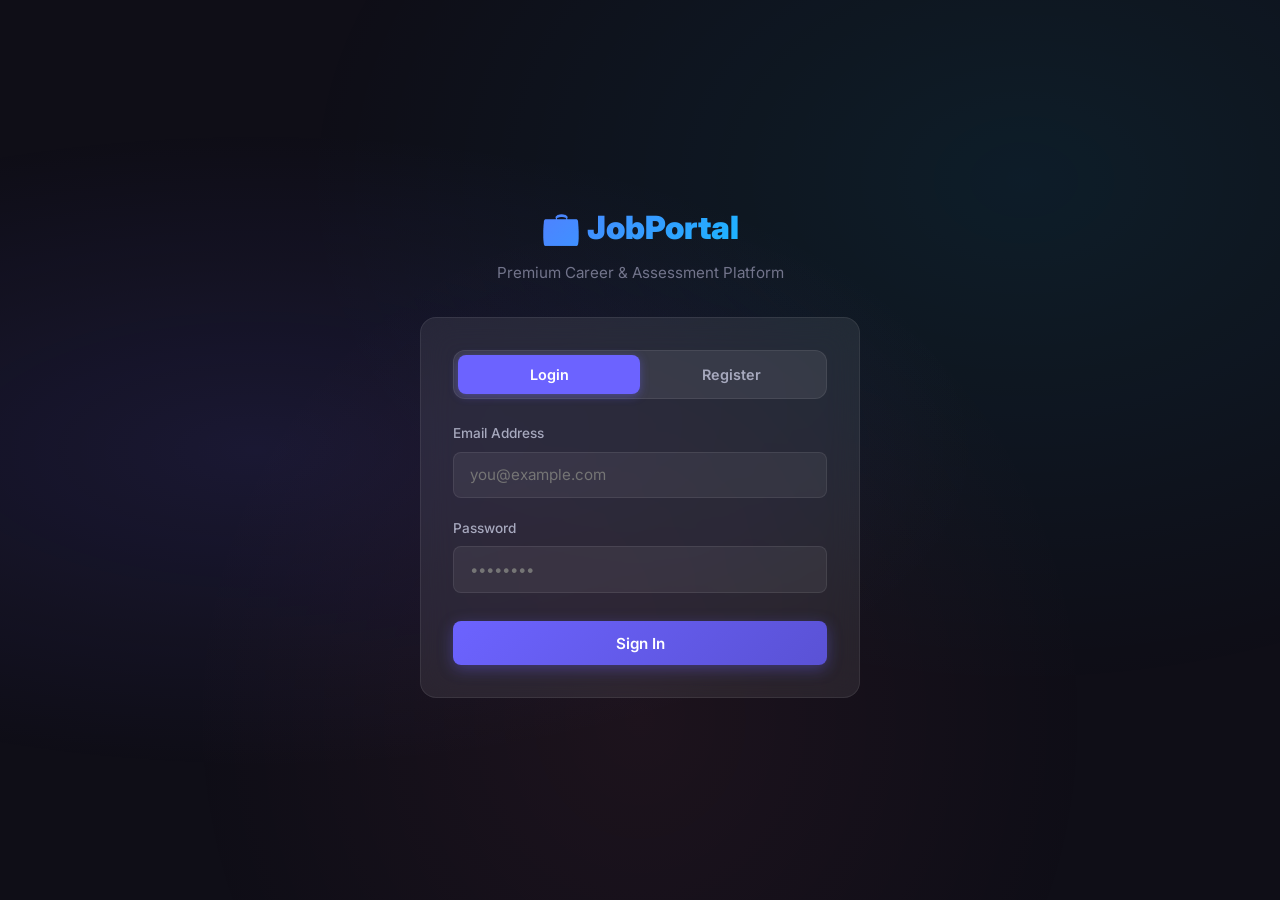
==== commit 1bda3f25: "Updated feature / fixed bug" ====
--- a/backend/src/main/resources/static/index.html
+++ b/backend/src/main/resources/static/index.html
@@ -1,332 +1,409 @@
 <!DOCTYPE html>
 <html lang="en">
 <head>
-    <meta charset="UTF-8">
-    <meta name="viewport" content="width=device-width, initial-scale=1.0">
-    <meta name="description" content="Job Application & Assessment System — Role-based portal for admins and students">
-    <title>JobPortal — Job Application & Assessment System</title>
-    <link rel="stylesheet" href="style.css">
-    <link href="https://fonts.googleapis.com/css2?family=Inter:wght@400;500;600;700&display=swap" rel="stylesheet">
-    <link rel="icon" href="data:image/svg+xml,<svg xmlns='http://www.w3.org/2000/svg' viewBox='0 0 100 100'><text y='.9em' font-size='90'>💼</text></svg>">
+  <meta charset="UTF-8">
+  <meta name="viewport" content="width=device-width, initial-scale=1.0">
+  <title>Role-Based Job Assessment Portal</title>
+  <link rel="stylesheet" href="style.css">
 </head>
 <body>
 
-<!-- ══════════ TOAST NOTIFICATIONS ══════════ -->
-<div class="toast-container" id="toastContainer"></div>
-
-<!-- ══════════════════════════════════════════════
-     AUTH PAGE — Login & Register
-     ══════════════════════════════════════════════ -->
-<div id="authPage" class="auth-page">
+  <!-- Loading Overlay -->
+  <div id="loadingOverlay" class="loading-overlay hidden">
+    <div class="loading-content">
+      <div class="spinner-lg"></div>
+      <p id="loadingMessage">Loading...</p>
+    </div>
+  </div>
+
+  <!-- Toast Container -->
+  <div id="toastContainer" class="toast-container"></div>
+
+  <!-- Authentication Page -->
+  <div id="authPage" class="auth-page">
     <div class="auth-container">
-        <div class="auth-header">
-            <div class="auth-logo">💼 JobPortal</div>
-            <p>Job Application & Assessment System</p>
-        </div>
-
-        <!-- Auth Tabs -->
+      <div class="auth-header">
+        <div class="auth-logo">💼 JobPortal</div>
+        <p>Premium Career & Assessment Platform</p>
+      </div>
+
+      <div class="glass-card">
         <div class="auth-tabs">
-            <button id="loginTab" class="active" onclick="switchAuthTab('login')">Login</button>
-            <button id="registerTab" onclick="switchAuthTab('register')">Register</button>
-        </div>
-
-        <!-- Login Form -->
-        <div id="loginForm" class="glass-card">
-            <form onsubmit="handleLogin(event)">
-                <div class="form-group">
-                    <label for="loginEmail">Email Address</label>
-                    <input type="email" id="loginEmail" placeholder="you@example.com" required>
-                </div>
-                <div class="form-group">
-                    <label for="loginPassword">Password</label>
-                    <input type="password" id="loginPassword" placeholder="Enter your password" required>
-                </div>
-                <button type="submit" class="btn btn-primary btn-full" id="loginBtn">
-                    🔐 Sign In
-                </button>
-                <p class="text-center mt-2 text-muted" style="font-size:0.85rem;">
-                    Demo: <b>admin@jobportal.com</b> / <b>admin123</b> or <b>john@gmail.com</b> / <b>john123</b>
-                </p>
-            </form>
-        </div>
-
-        <!-- Register Form -->
-        <div id="registerForm" class="glass-card hidden">
-            <form onsubmit="handleRegister(event)">
-                <div class="form-group">
-                    <label for="regName">Full Name</label>
-                    <input type="text" id="regName" placeholder="John Doe" required>
-                </div>
-                <div class="form-group">
-                    <label for="regEmail">Email Address</label>
-                    <input type="email" id="regEmail" placeholder="you@example.com" required>
-                </div>
-                <div class="form-group">
-                    <label for="regPassword">Password</label>
-                    <input type="password" id="regPassword" placeholder="Create a password" required minlength="4">
-                </div>
-                <div class="form-group">
-                    <label for="regRole">Account Type</label>
-                    <select id="regRole" required>
-                        <option value="STUDENT">Student / Job Seeker</option>
-                        <option value="ADMIN">Admin / Recruiter</option>
-                    </select>
-                </div>
-                <button type="submit" class="btn btn-primary btn-full" id="registerBtn">
-                    🚀 Create Account
-                </button>
-            </form>
-        </div>
+          <button id="tabLogin" class="active" onclick="switchAuthMode('login')">Login</button>
+          <button id="tabRegister" onclick="switchAuthMode('register')">Register</button>
+        </div>
+
+        <form id="authForm" onsubmit="handleAuth(event)">
+          <div id="registerFields" class="hidden">
+            <div class="form-group">
+              <label for="nameInput">Full Name</label>
+              <input type="text" id="nameInput" placeholder="Enter your full name">
+            </div>
+            <div class="form-group">
+              <label for="roleInput">Account Role</label>
+              <select id="roleInput">
+                <option value="STUDENT">Student / Job Seeker</option>
+                <option value="ADMIN">Admin / Recruiter</option>
+              </select>
+            </div>
+          </div>
+
+          <div class="form-group">
+            <label for="emailInput">Email Address</label>
+            <input type="email" id="emailInput" placeholder="you@example.com" required>
+          </div>
+
+          <div class="form-group">
+            <label for="passwordInput">Password</label>
+            <input type="password" id="passwordInput" placeholder="••••••••" required>
+          </div>
+
+          <button type="submit" class="btn btn-primary btn-full mt-1" id="authSubmitBtn">Sign In</button>
+        </form>
+      </div>
     </div>
-</div>
-
-<!-- ══════════════════════════════════════════════
-     MAIN APP (shown after login)
-     ══════════════════════════════════════════════ -->
-<div id="appPage" class="hidden">
-
-    <!-- Navigation Bar -->
+  </div>
+
+  <!-- Main Application -->
+  <div id="appPage" class="hidden">
+    <!-- Navigation -->
     <nav class="navbar">
-        <div class="logo">
-            <span class="logo-icon">💼</span>
-            <span>JobPortal</span>
-        </div>
-        <div class="nav-links">
-            <a href="javascript:void(0)" onclick="showView('dashboard')" id="navDashboard" class="active">📊 Dashboard</a>
-            <a href="javascript:void(0)" onclick="showView('jobs')" id="navJobs">💼 Jobs</a>
-            <!-- Admin only: Applications nav -->
-            <a href="javascript:void(0)" onclick="showView('applications')" id="navApplications" class="hidden">📋 Applications</a>
-            <a href="javascript:void(0)" onclick="showView('tests')" id="navTests">📝 Tests</a>
-            <a href="javascript:void(0)" onclick="showView('results')" id="navResults">🏆 Results</a>
-            <div class="nav-user">
-                <div class="avatar" id="userAvatar">U</div>
-                <div>
-                    <span id="userName" style="font-size:0.85rem; color: var(--text-primary);"></span>
-                    <span id="userRole" class="role-badge"></span>
-                </div>
-            </div>
-            <button onclick="handleLogout()" class="btn-logout">↗ Logout</button>
-        </div>
+      <div class="logo">
+        <span class="logo-icon">💼</span>
+        <span>JobPortal</span>
+      </div>
+
+      <div class="nav-links">
+        <!-- Admin Links -->
+        <div id="adminNavLinks" class="hidden">
+          <button onclick="router('adminDashboard')">Dashboard</button>
+          <button onclick="router('adminJobs')">Manage Jobs</button>
+          <button onclick="router('adminApplicants')">Applicants</button>
+          <button onclick="router('adminTests')">Tests</button>
+          <button onclick="router('adminResults')">Results</button>
+        </div>
+
+        <!-- Student Links -->
+        <div id="studentNavLinks" class="hidden">
+          <button onclick="router('studentDashboard')">Dashboard</button>
+          <button onclick="router('studentJobs')">Browse Jobs</button>
+          <button onclick="router('studentTests')">My Tests</button>
+          <button onclick="router('studentResults')">My Results</button>
+        </div>
+
+        <div class="nav-user">
+          <span id="userRoleBadge" class="badge-role"></span>
+          <div class="avatar" id="userAvatar">U</div>
+          <span id="userNameDisplay" class="nav-text"></span>
+          <button onclick="logout()" class="btn-sm" style="margin-left: 0.5rem; color: var(--danger);"><span class="nav-text">Logout</span><span class="hidden nav-icon">🚪</span></button>
+        </div>
+      </div>
     </nav>
 
     <div class="container">
-
-        <!-- ══════════ DASHBOARD VIEW ══════════ -->
-        <div id="dashboardView">
-            <div class="page-header">
-                <h1>👋 Welcome, <span id="dashWelcome"></span>!</h1>
-                <p id="dashSubtitle">Here's an overview of your activity</p>
-            </div>
-
-            <!-- Stats Cards -->
-            <div class="dashboard-grid" id="statsGrid">
-                <div class="stat-card">
-                    <div class="stat-icon purple">💼</div>
-                    <div class="stat-info">
-                        <h3 id="statJobs">0</h3>
-                        <p id="statJobsLabel">Jobs</p>
-                    </div>
-                </div>
-                <div class="stat-card">
-                    <div class="stat-icon pink">📝</div>
-                    <div class="stat-info">
-                        <h3 id="statApps">0</h3>
-                        <p id="statAppsLabel">Applications</p>
-                    </div>
-                </div>
-                <div class="stat-card">
-                    <div class="stat-icon cyan">🧪</div>
-                    <div class="stat-info">
-                        <h3 id="statTests">0</h3>
-                        <p id="statTestsLabel">Tests</p>
-                    </div>
-                </div>
-                <div class="stat-card">
-                    <div class="stat-icon green">🏆</div>
-                    <div class="stat-info">
-                        <h3 id="statResults">0</h3>
-                        <p id="statResultsLabel">Results</p>
-                    </div>
-                </div>
-            </div>
-        </div>
-
-        <!-- ══════════ JOBS VIEW ══════════ -->
-        <div id="jobsView" class="hidden">
-            <div class="page-header">
-                <h1>💼 Job Openings</h1>
-                <p>Find your next career opportunity</p>
-            </div>
-
-            <!-- Admin: Create Job Form -->
-            <div id="adminJobForm" class="glass-card hidden" style="margin-bottom: 2rem;">
-                <h3 style="margin-bottom:1rem;">➕ Post a New Job</h3>
-                <form onsubmit="handleCreateJob(event)">
-                    <div style="display:grid; grid-template-columns: 1fr 1fr; gap: 1rem;">
-                        <div class="form-group">
-                            <label for="jobTitle">Job Title</label>
-                            <input type="text" id="jobTitle" placeholder="e.g. Java Developer" required>
-                        </div>
-                        <div class="form-group">
-                            <label for="jobCompany">Company</label>
-                            <input type="text" id="jobCompany" placeholder="e.g. TechCorp" required>
-                        </div>
-                        <div class="form-group">
-                            <label for="jobLocation">Location</label>
-                            <input type="text" id="jobLocation" placeholder="e.g. Bangalore" value="Remote">
-                        </div>
-                        <div class="form-group">
-                            <label for="jobSalary">Salary</label>
-                            <input type="text" id="jobSalary" placeholder="e.g. 8-12 LPA">
-                        </div>
-                    </div>
-                    <div class="form-group">
-                        <label for="jobDesc">Description</label>
-                        <textarea id="jobDesc" rows="3" placeholder="Job description..." required style="resize:vertical;"></textarea>
-                    </div>
-                    <button type="submit" class="btn btn-success">✅ Post Job</button>
-                </form>
-            </div>
-
-            <!-- Job Cards List -->
-            <div id="jobsList" class="jobs-grid"></div>
-        </div>
-
-        <!-- ══════════ APPLICATIONS VIEW (Admin Only) ══════════ -->
-        <div id="applicationsView" class="hidden">
-            <div class="page-header">
-                <h1>📋 All Applications</h1>
-                <p>Review and manage student applications</p>
-            </div>
-            <div id="applicationsList"></div>
-        </div>
-
-        <!-- ══════════ TESTS VIEW ══════════ -->
-        <div id="testsView" class="hidden">
-            <!-- Admin: Create Test Section -->
-            <div id="adminTestSection" class="hidden">
-                <div class="page-header">
-                    <h1>📝 Test Management</h1>
-                    <p>Create and assign MCQ tests to students</p>
-                </div>
-
-                <!-- Create Test Form -->
-                <div class="glass-card" style="margin-bottom:2rem;">
-                    <h3 style="margin-bottom:1rem;">➕ Create New Test</h3>
-                    <form onsubmit="handleCreateTest(event)" id="createTestForm">
-                        <div style="display:grid; grid-template-columns: 1fr 1fr 1fr; gap:1rem;">
-                            <div class="form-group">
-                                <label for="testTitle">Test Title</label>
-                                <input type="text" id="testTitle" placeholder="e.g. Java Assessment" required>
-                            </div>
-                            <div class="form-group">
-                                <label for="testJob">Link to Job (Optional)</label>
-                                <select id="testJob">
-                                    <option value="">— No linked job —</option>
-                                </select>
-                            </div>
-                            <div class="form-group">
-                                <label for="testStudent">Assign to Student</label>
-                                <select id="testStudent" required>
-                                    <option value="">— Select Student —</option>
-                                </select>
-                            </div>
-                        </div>
-
-                        <!-- Questions Container (dynamic) -->
-                        <div id="testQuestionsContainer"></div>
-
-                        <div style="display:flex; gap:1rem; margin-top:1rem;">
-                            <button type="button" class="btn btn-secondary" onclick="addQuestionField()">
-                                ➕ Add Question
-                            </button>
-                            <button type="submit" class="btn btn-success">✅ Create Test</button>
-                        </div>
-                    </form>
-                </div>
-
-                <!-- Admin: List of all tests -->
-                <h3 style="margin-bottom:1rem;">📋 All Tests</h3>
-                <div id="allTestsList"></div>
-            </div>
-
-            <!-- Student: Assigned Tests Section -->
-            <div id="studentTestSection" class="hidden">
-                <div class="page-header">
-                    <h1>📝 My Assessments</h1>
-                    <p>Tests assigned to you by administrators</p>
-                </div>
-
-                <!-- List of assigned tests -->
-                <div id="assignedTestsList"></div>
-
-                <!-- Active Test (quiz in progress) -->
-                <div id="activeTest" class="hidden">
-                    <div class="test-header">
-                        <div>
-                            <h2 id="activeTestTitle">Assessment</h2>
-                            <span class="question-progress">Question <span id="currentQ">1</span> of <span id="totalQ">10</span></span>
-                        </div>
-                        <div class="timer" id="timerDisplay">⏱ 10:00</div>
-                    </div>
-                    <div class="progress-bar">
-                        <div class="progress-fill" id="progressFill" style="width: 0%"></div>
-                    </div>
-                    <div id="questionsContainer"></div>
-                    <div class="text-center mt-3">
-                        <button class="btn btn-primary" onclick="submitTest()" id="submitTestBtn" style="font-size:1.05rem; padding:0.9rem 2rem;">
-                            ✅ Submit Test
-                        </button>
-                    </div>
-                </div>
-            </div>
-        </div>
-
-        <!-- ══════════ RESULTS VIEW ══════════ -->
-        <div id="resultsView" class="hidden">
-            <!-- Score display (shown after test submission) -->
-            <div id="resultDisplay" class="hidden">
-                <div class="result-container">
-                    <h1>🎉 Test Complete!</h1>
-                    <div class="score-circle">
-                        <span class="score-value" id="resultScore">0</span>
-                        <span class="score-label">out of <span id="resultTotal">10</span></span>
-                    </div>
-                    <div class="result-message" id="resultMessage"></div>
-                    <div class="result-details">
-                        <div class="result-stat">
-                            <div class="stat-value" id="resultCorrect" style="color:var(--success);">0</div>
-                            <div class="stat-label">Correct</div>
-                        </div>
-                        <div class="result-stat">
-                            <div class="stat-value" id="resultWrong" style="color:var(--danger);">0</div>
-                            <div class="stat-label">Wrong</div>
-                        </div>
-                        <div class="result-stat">
-                            <div class="stat-value" id="resultPercentage" style="color:var(--accent);">0%</div>
-                            <div class="stat-label">Percentage</div>
-                        </div>
-                    </div>
-                    <div class="result-actions">
-                        <button class="btn btn-primary" onclick="showView('tests')">📝 View Tests</button>
-                        <button class="btn btn-secondary" onclick="showView('dashboard')">📊 Dashboard</button>
-                    </div>
-                </div>
-            </div>
-
-            <!-- Results History -->
-            <div id="allResultsSection">
-                <div class="page-header">
-                    <h1 id="resultsTitle">🏆 Results</h1>
-                    <p id="resultsSubtitle">Assessment performance</p>
-                </div>
-                <div id="allResultsList"></div>
-            </div>
-        </div>
-
-    </div><!-- end container -->
-</div><!-- end appPage -->
-
-<script src="script.js"></script>
+      <!-- ================= ADMIN VIEWS ================= -->
+      
+      <!-- Admin Dashboard -->
+      <section id="adminDashboardView" class="view hidden">
+        <div class="page-header">
+          <h1>Admin Dashboard</h1>
+          <p>Platform overview and statistics</p>
+        </div>
+        <div class="dashboard-grid">
+          <div class="stat-card">
+            <div class="stat-icon purple">💼</div>
+            <div class="stat-info">
+              <h3 id="statTotalJobs">0</h3>
+              <p>Total Jobs</p>
+            </div>
+          </div>
+          <div class="stat-card">
+            <div class="stat-icon pink">👥</div>
+            <div class="stat-info">
+              <h3 id="statTotalApplicants">0</h3>
+              <p>Applications</p>
+            </div>
+          </div>
+          <div class="stat-card">
+            <div class="stat-icon cyan">📝</div>
+            <div class="stat-info">
+              <h3 id="statTestsCreated">0</h3>
+              <p>Tests Created</p>
+            </div>
+          </div>
+          <div class="stat-card">
+            <div class="stat-icon green">📊</div>
+            <div class="stat-info">
+              <h3 id="statTotalResults">0</h3>
+              <p>Results Evaluated</p>
+            </div>
+          </div>
+        </div>
+      </section>
+
+      <!-- Admin Jobs Management -->
+      <section id="adminJobsView" class="view hidden">
+        <div class="page-header flex-between">
+          <div>
+            <h1>Manage Jobs</h1>
+            <p>Create, edit, and delete job postings</p>
+          </div>
+          <button class="btn btn-primary" onclick="showCreateJobModal()">+ Create New Job</button>
+        </div>
+        <div class="jobs-grid" id="adminJobsGrid">
+          <!-- Populated by JS -->
+        </div>
+      </section>
+
+      <!-- Admin Applicants Management -->
+      <section id="adminApplicantsView" class="view hidden">
+        <div class="page-header">
+          <h1>Manage Applicants</h1>
+          <p>Review applications and update status</p>
+        </div>
+        <div class="glass-card" style="padding: 0; overflow-x: auto;">
+          <table class="results-table" id="adminApplicantsTable">
+            <thead>
+              <tr>
+                <th>Applicant</th>
+                <th>Job Title</th>
+                <th>Date Applied</th>
+                <th>Status</th>
+                <th>Action</th>
+              </tr>
+            </thead>
+            <tbody>
+              <!-- Populated by JS -->
+            </tbody>
+          </table>
+        </div>
+      </section>
+
+      <!-- Admin Tests Management -->
+      <section id="adminTestsView" class="view hidden">
+        <div class="page-header flex-between">
+          <div>
+            <h1>Manage Tests</h1>
+            <p>Create and assign assessments</p>
+          </div>
+          <button class="btn btn-primary" onclick="showCreateTestModal()">+ Create Assessment</button>
+        </div>
+        <div class="jobs-grid" id="adminTestsGrid">
+          <!-- Populated by JS -->
+        </div>
+      </section>
+
+      <!-- Admin Results Evaluation -->
+      <section id="adminResultsView" class="view hidden">
+        <div class="page-header">
+          <h1>Test Results</h1>
+          <p>Evaluate scores and select candidates</p>
+        </div>
+        <div class="glass-card" style="padding: 0; overflow-x: auto;">
+          <table class="results-table" id="adminResultsTable">
+            <thead>
+              <tr>
+                <th>Applicant</th>
+                <th>Test Title</th>
+                <th>Score</th>
+                <th>Status</th>
+                <th>Action</th>
+              </tr>
+            </thead>
+            <tbody>
+              <!-- Populated by JS -->
+            </tbody>
+          </table>
+        </div>
+      </section>
+
+      <!-- ================= STUDENT VIEWS ================= -->
+
+      <!-- Student Dashboard -->
+      <section id="studentDashboardView" class="view hidden">
+        <div class="page-header">
+          <h1>Student Dashboard</h1>
+          <p>Welcome back, <span id="studentWelcomeName"></span></p>
+        </div>
+        <div class="dashboard-grid">
+          <div class="stat-card" style="cursor: pointer;" onclick="router('studentJobs')">
+            <div class="stat-icon purple">💼</div>
+            <div class="stat-info">
+              <h3 id="statAvailableJobs">0</h3>
+              <p>Available Jobs</p>
+            </div>
+          </div>
+          <div class="stat-card">
+            <div class="stat-icon pink">📄</div>
+            <div class="stat-info">
+              <h3 id="statMyApplications">0</h3>
+              <p>My Applications</p>
+            </div>
+          </div>
+          <div class="stat-card" style="cursor: pointer;" onclick="router('studentTests')">
+            <div class="stat-icon cyan">📝</div>
+            <div class="stat-info">
+              <h3 id="statMyTests">0</h3>
+              <p>Assigned Tests</p>
+            </div>
+          </div>
+          <div class="stat-card" style="cursor: pointer;" onclick="router('studentResults')">
+            <div class="stat-icon green">📊</div>
+            <div class="stat-info">
+              <h3 id="statMyResults">0</h3>
+              <p>Completed Tests</p>
+            </div>
+          </div>
+        </div>
+      </section>
+
+      <!-- Student Jobs -->
+      <section id="studentJobsView" class="view hidden">
+        <div class="page-header">
+          <h1>Browse Jobs</h1>
+          <p>Find and apply for your dream role</p>
+        </div>
+        <div class="jobs-grid" id="studentJobsGrid">
+          <!-- Populated by JS -->
+        </div>
+      </section>
+
+      <!-- Student Tests -->
+      <section id="studentTestsView" class="view hidden">
+        <div class="page-header">
+          <h1>My Assigned Tests</h1>
+          <p>Take assessments assigned to you</p>
+        </div>
+        <div class="jobs-grid" id="studentTestsGrid">
+          <!-- Populated by JS -->
+        </div>
+      </section>
+
+      <!-- Student Results -->
+      <section id="studentResultsView" class="view hidden">
+        <div class="page-header">
+          <h1>My Results</h1>
+          <p>View your scores and selection status</p>
+        </div>
+        <div class="jobs-grid" id="studentResultsGrid">
+          <!-- Populated by JS -->
+        </div>
+      </section>
+
+      <!-- Test Taking View (Shared by Student but specific logic) -->
+      <section id="testTakingView" class="view hidden">
+        <div class="test-header">
+          <div>
+            <h2 id="takingTestTitle">Assessment</h2>
+            <div class="question-progress" id="questionProgress">Question 1 of N</div>
+          </div>
+        </div>
+        
+        <div id="testQuestionContainer">
+          <!-- Populated by JS -->
+        </div>
+        
+        <div class="flex-between mt-2">
+          <p class="text-muted" style="font-size: 0.85rem;">Note: Once submitted, you cannot retake this test.</p>
+          <button class="btn btn-primary" onclick="submitTest()">Submit Assessment</button>
+        </div>
+      </section>
+
+      <!-- Result Detail View -->
+      <section id="resultDetailView" class="view hidden">
+        <div class="result-container" id="resultDetailContent">
+          <!-- Populated by JS -->
+        </div>
+      </section>
+
+    </div>
+  </div>
+
+  <!-- MODALS -->
+
+  <!-- Create Job Modal -->
+  <div id="createJobModal" class="loading-overlay hidden">
+    <div class="glass-card" style="width: 100%; max-width: 500px; position:relative;">
+      <h2 class="mb-2">Create New Job</h2>
+      <button onclick="closeModals()" style="position:absolute; top: 1rem; right: 1rem; background:none; border:none; color:white; cursor:pointer;">✕</button>
+      <form onsubmit="handleCreateJob(event)">
+        <div class="form-group">
+          <label>Job Title</label>
+          <input type="text" id="jobTitleInp" required>
+        </div>
+        <div class="form-group">
+          <label>Company</label>
+          <input type="text" id="jobCompanyInp" required>
+        </div>
+        <div class="form-group flex-between gap-1">
+          <div style="flex:1">
+            <label>Location</label>
+            <input type="text" id="jobLocationInp" required>
+          </div>
+          <div style="flex:1">
+            <label>Salary Range</label>
+            <input type="text" id="jobSalaryInp" required>
+          </div>
+        </div>
+        <div class="form-group">
+          <label>Description</label>
+          <textarea id="jobDescInp" rows="4" required></textarea>
+        </div>
+        <button type="submit" class="btn btn-primary btn-full">Post Job</button>
+      </form>
+    </div>
+  </div>
+
+  <!-- Create Test Modal -->
+  <div id="createTestModal" class="loading-overlay hidden">
+    <div class="glass-card" style="width: 100%; max-width: 700px; max-height: 90vh; overflow-y: auto; position:relative;">
+      <h2 class="mb-2">Create Assessment</h2>
+      <button onclick="closeModals()" style="position:absolute; top: 1rem; right: 1rem; background:none; border:none; color:white; cursor:pointer;">✕</button>
+      <form onsubmit="handleCreateTest(event)">
+        <div class="form-group">
+          <label>Assessment Title</label>
+          <input type="text" id="testTitleInp" required>
+        </div>
+        <div class="form-group flex-between gap-1">
+          <div style="flex:1">
+            <label>Assign to Job</label>
+            <select id="testJobInp">
+              <option value="">-- Optional --</option>
+            </select>
+          </div>
+          <div style="flex:1">
+            <label>Assign to Student</label>
+            <select id="testStudentInp" required>
+              <option value="">-- Select Student --</option>
+            </select>
+          </div>
+        </div>
+        
+        <h3 class="mt-3 mb-1">Questions</h3>
+        <div id="testQuestionsList">
+          <!-- Question block -->
+          <div class="glass-card mb-2" style="padding: 1rem;">
+            <div class="form-group"><label>Question Text</label><input type="text" class="q-text" required></div>
+            <div style="display:grid; grid-template-columns: 1fr 1fr; gap:0.5rem">
+              <div><label>Opt A</label><input type="text" class="q-optA" required></div>
+              <div><label>Opt B</label><input type="text" class="q-optB" required></div>
+              <div><label>Opt C</label><input type="text" class="q-optC" required></div>
+              <div><label>Opt D</label><input type="text" class="q-optD" required></div>
+            </div>
+            <div class="form-group mt-1">
+              <label>Correct Answer</label>
+              <select class="q-ans" required>
+                <option value="A">A</option><option value="B">B</option><option value="C">C</option><option value="D">D</option>
+              </select>
+            </div>
+          </div>
+        </div>
+        <button type="button" class="btn btn-secondary btn-full mb-2" onclick="addQuestionBlock()">+ Add Another Question</button>
+        <button type="submit" class="btn btn-success btn-full">Create & Assign Test</button>
+      </form>
+    </div>
+  </div>
+
+  <script src="script.js"></script>
 </body>
 </html>
--- a/backend/src/main/resources/static/style.css
+++ b/backend/src/main/resources/static/style.css
@@ -1,865 +1,684 @@
 /* =============================================
-   JOB PORTAL — STYLESHEET
-   Clean dark theme with role-based UI
+   JOB PORTAL — PREMIUM DESIGN SYSTEM
    ============================================= */
+
+@import url('https://fonts.googleapis.com/css2?family=Inter:wght@300;400;500;600;700;800;900&display=swap');
 
 /* ── CSS Variables ── */
 :root {
-    --bg-primary: #0f0f1a;
-    --bg-secondary: #1a1a2e;
-    --bg-card: #16213e;
-    --bg-glass: rgba(255, 255, 255, 0.05);
-    --text-primary: #e0e0e0;
-    --text-secondary: #a0a0b0;
-    --text-muted: #707080;
-    --primary: #6c63ff;
-    --primary-hover: #5a52e0;
-    --success: #4caf50;
-    --success-hover: #43a047;
-    --danger: #ef5350;
-    --danger-hover: #e53935;
-    --warning: #ffa726;
-    --accent: #00bcd4;
-    --border: rgba(255, 255, 255, 0.08);
-    --shadow: 0 4px 20px rgba(0, 0, 0, 0.3);
-    --radius: 12px;
-    --radius-sm: 8px;
-}
-
-/* ── Global Reset ── */
-* {
-    margin: 0;
-    padding: 0;
-    box-sizing: border-box;
+  --primary: #6C63FF;
+  --primary-dark: #5A52D5;
+  --primary-light: #8B83FF;
+  --secondary: #FF6584;
+  --accent: #00D2FF;
+  --success: #10B981;
+  --warning: #F59E0B;
+  --danger: #EF4444;
+
+  --bg-dark: #0F0E17;
+  --bg-card: rgba(255, 255, 255, 0.05);
+  --bg-glass: rgba(255, 255, 255, 0.08);
+  --bg-input: rgba(255, 255, 255, 0.06);
+
+  --text-primary: #FFFFFE;
+  --text-secondary: #A7A9BE;
+  --text-muted: #72748B;
+
+  --border: rgba(255, 255, 255, 0.08);
+  --border-active: rgba(108, 99, 255, 0.5);
+
+  --radius-sm: 8px;
+  --radius-md: 12px;
+  --radius-lg: 16px;
+  --radius-xl: 24px;
+  --radius-full: 50%;
+
+  --shadow-sm: 0 2px 8px rgba(0, 0, 0, 0.2);
+  --shadow-md: 0 4px 20px rgba(0, 0, 0, 0.3);
+  --shadow-lg: 0 8px 40px rgba(0, 0, 0, 0.4);
+  --shadow-glow: 0 0 30px rgba(108, 99, 255, 0.3);
+
+  --font: 'Inter', -apple-system, BlinkMacSystemFont, sans-serif;
+  --transition: all 0.3s cubic-bezier(0.4, 0, 0.2, 1);
+}
+
+/* ── Reset ── */
+*, *::before, *::after {
+  margin: 0;
+  padding: 0;
+  box-sizing: border-box;
+}
+
+html {
+  scroll-behavior: smooth;
 }
 
 body {
-    font-family: 'Inter', -apple-system, BlinkMacSystemFont, sans-serif;
-    background: var(--bg-primary);
-    color: var(--text-primary);
-    min-height: 100vh;
-    line-height: 1.6;
-}
-
-a {
-    color: var(--primary);
-    text-decoration: none;
-}
-
-/* ── Utility Classes ── */
-.hidden { display: none !important; }
-.text-center { text-align: center; }
-.mt-2 { margin-top: 0.75rem; }
-.mt-3 { margin-top: 1.5rem; }
-.text-muted { color: var(--text-muted); }
-
-/* ══════════════════════════════════════════════
-   AUTH PAGE
-   ══════════════════════════════════════════════ */
-
+  font-family: var(--font);
+  background: var(--bg-dark);
+  color: var(--text-primary);
+  min-height: 100vh;
+  overflow-x: hidden;
+  line-height: 1.6;
+}
+
+/* Animated gradient background */
+body::before {
+  content: '';
+  position: fixed;
+  top: 0;
+  left: 0;
+  width: 100%;
+  height: 100%;
+  background:
+    radial-gradient(ellipse at 20% 50%, rgba(108, 99, 255, 0.12) 0%, transparent 50%),
+    radial-gradient(ellipse at 80% 20%, rgba(0, 210, 255, 0.08) 0%, transparent 50%),
+    radial-gradient(ellipse at 50% 80%, rgba(255, 101, 132, 0.06) 0%, transparent 50%);
+  z-index: -1;
+  animation: bgPulse 15s ease-in-out infinite alternate;
+}
+
+@keyframes bgPulse {
+  0% { opacity: 0.8; }
+  100% { opacity: 1; }
+}
+
+/* ── Scrollbar ── */
+::-webkit-scrollbar { width: 6px; }
+::-webkit-scrollbar-track { background: transparent; }
+::-webkit-scrollbar-thumb {
+  background: rgba(108, 99, 255, 0.4);
+  border-radius: 3px;
+}
+
+/* ── Typography ── */
+h1 { font-size: 2.5rem; font-weight: 800; letter-spacing: -0.02em; }
+h2 { font-size: 1.75rem; font-weight: 700; letter-spacing: -0.01em; }
+h3 { font-size: 1.25rem; font-weight: 600; }
+p { color: var(--text-secondary); }
+a { color: var(--primary-light); text-decoration: none; }
+
+/* ── Navigation ── */
+.navbar {
+  position: sticky;
+  top: 0;
+  z-index: 100;
+  display: flex;
+  align-items: center;
+  justify-content: space-between;
+  padding: 1rem 2rem;
+  background: rgba(15, 14, 23, 0.85);
+  backdrop-filter: blur(20px);
+  border-bottom: 1px solid var(--border);
+}
+
+.navbar .logo {
+  display: flex;
+  align-items: center;
+  gap: 0.5rem;
+  font-size: 1.4rem;
+  font-weight: 800;
+  background: linear-gradient(135deg, var(--primary), var(--accent));
+  -webkit-background-clip: text;
+  -webkit-text-fill-color: transparent;
+  background-clip: text;
+}
+
+.nav-links {
+  display: flex;
+  gap: 0.5rem;
+  align-items: center;
+}
+
+.nav-links a, .nav-links button {
+  padding: 0.5rem 1rem;
+  border-radius: var(--radius-sm);
+  font-size: 0.9rem;
+  font-weight: 500;
+  color: var(--text-secondary);
+  background: none;
+  border: none;
+  cursor: pointer;
+  transition: var(--transition);
+  font-family: var(--font);
+}
+
+.nav-links a:hover, .nav-links button:hover {
+  color: var(--text-primary);
+  background: var(--bg-glass);
+}
+
+.nav-user {
+  display: flex;
+  align-items: center;
+  gap: 0.5rem;
+  padding: 0.4rem 1rem;
+  border-radius: var(--radius-xl);
+  background: var(--bg-glass);
+  border: 1px solid var(--border);
+}
+
+.nav-user .avatar {
+  width: 28px;
+  height: 28px;
+  border-radius: var(--radius-full);
+  background: linear-gradient(135deg, var(--primary), var(--secondary));
+  display: flex;
+  align-items: center;
+  justify-content: center;
+  font-size: 0.75rem;
+  font-weight: 700;
+  color: white;
+}
+
+.badge-role {
+  font-size: 0.7rem;
+  padding: 0.15rem 0.4rem;
+  border-radius: 4px;
+  text-transform: uppercase;
+  font-weight: 800;
+  letter-spacing: 0.05em;
+}
+
+.badge-role.admin { background: rgba(255, 101, 132, 0.2); color: var(--secondary); border: 1px solid var(--secondary);}
+.badge-role.student { background: rgba(0, 210, 255, 0.2); color: var(--accent); border: 1px solid var(--accent); }
+
+/* ── Container ── */
+.container {
+  max-width: 1200px;
+  margin: 0 auto;
+  padding: 2rem;
+}
+
+/* ── Auth Page ── */
 .auth-page {
-    min-height: 100vh;
-    display: flex;
-    align-items: center;
-    justify-content: center;
-    background: linear-gradient(135deg, #0f0f1a 0%, #1a1a2e 50%, #16213e 100%);
-    padding: 2rem;
+  display: flex;
+  align-items: center;
+  justify-content: center;
+  min-height: 100vh;
+  padding: 2rem;
 }
 
 .auth-container {
-    width: 100%;
-    max-width: 420px;
+  width: 100%;
+  max-width: 440px;
+  animation: slideUp 0.6s ease-out;
 }
 
 .auth-header {
-    text-align: center;
-    margin-bottom: 2rem;
-}
-
-.auth-logo {
-    font-size: 2rem;
-    font-weight: 700;
-    color: var(--primary);
-    margin-bottom: 0.5rem;
+  text-align: center;
+  margin-bottom: 2rem;
+}
+
+.auth-header .auth-logo {
+  font-size: 2rem;
+  font-weight: 900;
+  background: linear-gradient(135deg, var(--primary), var(--accent));
+  -webkit-background-clip: text;
+  -webkit-text-fill-color: transparent;
+  background-clip: text;
+  margin-bottom: 0.5rem;
 }
 
 .auth-header p {
-    color: var(--text-secondary);
-    font-size: 0.95rem;
+  font-size: 0.95rem;
+  color: var(--text-muted);
 }
 
 .auth-tabs {
-    display: flex;
-    gap: 0;
-    margin-bottom: 1.5rem;
-    background: var(--bg-secondary);
-    border-radius: var(--radius);
-    overflow: hidden;
+  display: flex;
+  margin-bottom: 1.5rem;
+  background: var(--bg-glass);
+  border-radius: var(--radius-md);
+  padding: 4px;
+  border: 1px solid var(--border);
 }
 
 .auth-tabs button {
-    flex: 1;
-    padding: 0.8rem;
-    background: transparent;
-    border: none;
-    color: var(--text-secondary);
-    font-size: 1rem;
-    font-weight: 600;
-    cursor: pointer;
-    transition: all 0.3s ease;
-    font-family: inherit;
+  flex: 1;
+  padding: 0.7rem;
+  border: none;
+  background: transparent;
+  color: var(--text-secondary);
+  font-family: var(--font);
+  font-weight: 600;
+  font-size: 0.9rem;
+  cursor: pointer;
+  border-radius: var(--radius-sm);
+  transition: var(--transition);
 }
 
 .auth-tabs button.active {
-    background: var(--primary);
-    color: white;
-}
-
-.auth-tabs button:hover:not(.active) {
-    background: var(--bg-glass);
+  background: var(--primary);
+  color: white;
+  box-shadow: 0 2px 10px rgba(108, 99, 255, 0.4);
 }
 
 /* ── Glass Card ── */
 .glass-card {
-    background: var(--bg-card);
-    border: 1px solid var(--border);
-    border-radius: var(--radius);
-    padding: 1.5rem;
-    box-shadow: var(--shadow);
-}
-
-/* ── Form Styles ── */
+  background: var(--bg-glass);
+  backdrop-filter: blur(16px);
+  border: 1px solid var(--border);
+  border-radius: var(--radius-lg);
+  padding: 2rem;
+  transition: var(--transition);
+}
+
+.glass-card:hover {
+  border-color: var(--border-active);
+  box-shadow: var(--shadow-glow);
+}
+
+/* ── Form Elements ── */
 .form-group {
-    margin-bottom: 1rem;
+  margin-bottom: 1.25rem;
 }
 
 .form-group label {
-    display: block;
-    margin-bottom: 0.4rem;
-    font-size: 0.85rem;
-    font-weight: 500;
-    color: var(--text-secondary);
+  display: block;
+  font-size: 0.85rem;
+  font-weight: 500;
+  color: var(--text-secondary);
+  margin-bottom: 0.4rem;
 }
 
 .form-group input,
 .form-group select,
 .form-group textarea {
-    width: 100%;
-    padding: 0.7rem 1rem;
-    background: var(--bg-secondary);
-    border: 1px solid var(--border);
-    border-radius: var(--radius-sm);
-    color: var(--text-primary);
-    font-size: 0.95rem;
-    font-family: inherit;
-    transition: border-color 0.2s ease;
+  width: 100%;
+  padding: 0.8rem 1rem;
+  background: var(--bg-input);
+  border: 1px solid var(--border);
+  border-radius: var(--radius-sm);
+  color: var(--text-primary);
+  font-family: var(--font);
+  font-size: 0.95rem;
+  transition: var(--transition);
+  outline: none;
+}
+.form-group select option {
+  background: var(--bg-dark);
+  color: var(--text-primary);
 }
 
 .form-group input:focus,
 .form-group select:focus,
 .form-group textarea:focus {
-    outline: none;
-    border-color: var(--primary);
-}
-
-.form-group select {
-    cursor: pointer;
-    appearance: auto;
+  border-color: var(--primary);
+  box-shadow: 0 0 0 3px rgba(108, 99, 255, 0.2);
 }
 
 /* ── Buttons ── */
 .btn {
-    display: inline-flex;
-    align-items: center;
-    justify-content: center;
-    gap: 0.4rem;
-    padding: 0.7rem 1.5rem;
-    border: none;
-    border-radius: var(--radius-sm);
-    font-size: 0.95rem;
-    font-weight: 600;
-    cursor: pointer;
-    transition: all 0.2s ease;
-    font-family: inherit;
+  display: inline-flex;
+  align-items: center;
+  justify-content: center;
+  gap: 0.5rem;
+  padding: 0.8rem 1.5rem;
+  border: none;
+  border-radius: var(--radius-sm);
+  font-family: var(--font);
+  font-size: 0.95rem;
+  font-weight: 600;
+  cursor: pointer;
+  transition: var(--transition);
+  text-decoration: none;
+  position: relative;
+  overflow: hidden;
 }
 
 .btn-primary {
-    background: var(--primary);
-    color: white;
-}
-.btn-primary:hover { background: var(--primary-hover); }
+  background: linear-gradient(135deg, var(--primary), var(--primary-dark));
+  color: white;
+  box-shadow: 0 4px 15px rgba(108, 99, 255, 0.35);
+}
+
+.btn-primary:hover {
+  transform: translateY(-2px);
+  box-shadow: 0 6px 25px rgba(108, 99, 255, 0.5);
+}
+
+.btn-secondary {
+  background: var(--bg-glass);
+  color: var(--text-primary);
+  border: 1px solid var(--border);
+}
+
+.btn-secondary:hover {
+  border-color: var(--primary);
+  background: rgba(108, 99, 255, 0.1);
+}
 
 .btn-success {
-    background: var(--success);
-    color: white;
-}
-.btn-success:hover { background: var(--success-hover); }
+  background: linear-gradient(135deg, var(--success), #059669);
+  color: white;
+  box-shadow: 0 4px 15px rgba(16, 185, 129, 0.35);
+}
+
+.btn-success:hover {
+  transform: translateY(-2px);
+  box-shadow: 0 6px 25px rgba(16, 185, 129, 0.5);
+}
 
 .btn-danger {
-    background: var(--danger);
-    color: white;
-}
-.btn-danger:hover { background: var(--danger-hover); }
-
-.btn-secondary {
-    background: var(--bg-secondary);
-    color: var(--text-primary);
-    border: 1px solid var(--border);
-}
-.btn-secondary:hover { background: var(--bg-glass); }
+  background: linear-gradient(135deg, var(--danger), #DC2626);
+  color: white;
+}
+.btn-danger:hover {
+  box-shadow: 0 0 15px rgba(239, 68, 68, 0.5);
+}
 
 .btn-full { width: 100%; }
-.btn-sm { padding: 0.4rem 0.8rem; font-size: 0.85rem; }
+.btn-sm { padding: 0.5rem 1rem; font-size: 0.85rem; }
 
 .btn:disabled {
-    opacity: 0.5;
-    cursor: not-allowed;
-}
-
-/* ══════════════════════════════════════════════
-   NAVBAR
-   ══════════════════════════════════════════════ */
-
-.navbar {
-    display: flex;
-    align-items: center;
-    justify-content: space-between;
-    padding: 0.8rem 2rem;
-    background: var(--bg-secondary);
-    border-bottom: 1px solid var(--border);
-    position: sticky;
-    top: 0;
-    z-index: 100;
-}
-
-.logo {
-    display: flex;
-    align-items: center;
-    gap: 0.5rem;
-    font-size: 1.3rem;
-    font-weight: 700;
-    color: var(--primary);
-}
-
-.logo-icon { font-size: 1.5rem; }
-
-.nav-links {
-    display: flex;
-    align-items: center;
-    gap: 0.5rem;
-}
-
-.nav-links a {
-    padding: 0.5rem 0.8rem;
-    border-radius: var(--radius-sm);
-    color: var(--text-secondary);
-    font-size: 0.9rem;
-    font-weight: 500;
-    transition: all 0.2s ease;
-    text-decoration: none;
-}
-
-.nav-links a:hover,
-.nav-links a.active {
-    background: var(--bg-glass);
-    color: var(--text-primary);
-}
-
-.nav-user {
-    display: flex;
-    align-items: center;
-    gap: 0.5rem;
-    margin-left: 1rem;
-    padding-left: 1rem;
-    border-left: 1px solid var(--border);
-}
-
-.avatar {
-    width: 32px;
-    height: 32px;
-    border-radius: 50%;
-    background: var(--primary);
-    color: white;
-    display: flex;
-    align-items: center;
-    justify-content: center;
-    font-weight: 700;
-    font-size: 0.85rem;
-}
-
-.role-badge {
-    display: inline-block;
-    padding: 0.1rem 0.5rem;
-    border-radius: 4px;
-    font-size: 0.7rem;
-    font-weight: 700;
-    text-transform: uppercase;
-    margin-left: 0.3rem;
-}
-
-.role-badge.admin {
-    background: rgba(239, 83, 80, 0.2);
-    color: var(--danger);
-}
-
-.role-badge.student {
-    background: rgba(76, 175, 80, 0.2);
-    color: var(--success);
-}
-
-.btn-logout {
-    background: transparent;
-    border: 1px solid var(--danger);
-    color: var(--danger);
-    padding: 0.4rem 0.8rem;
-    border-radius: var(--radius-sm);
-    cursor: pointer;
-    font-size: 0.85rem;
-    font-family: inherit;
-    margin-left: 0.5rem;
-    transition: all 0.2s ease;
-}
-
-.btn-logout:hover {
-    background: var(--danger);
-    color: white;
-}
-
-/* ══════════════════════════════════════════════
-   MAIN CONTAINER
-   ══════════════════════════════════════════════ */
-
-.container {
-    max-width: 1200px;
-    margin: 0 auto;
-    padding: 2rem;
-}
-
-.page-header {
-    margin-bottom: 2rem;
-}
-
-.page-header h1 {
-    font-size: 1.8rem;
-    font-weight: 700;
-    margin-bottom: 0.3rem;
-}
-
-.page-header p {
-    color: var(--text-secondary);
-    font-size: 0.95rem;
-}
-
-/* ══════════════════════════════════════════════
-   DASHBOARD — Stats Grid
-   ══════════════════════════════════════════════ */
-
+  opacity: 0.5;
+  cursor: not-allowed;
+  transform: none !important;
+}
+
+/* ── Dashboard Grid ── */
 .dashboard-grid {
-    display: grid;
-    grid-template-columns: repeat(auto-fit, minmax(220px, 1fr));
-    gap: 1.5rem;
-    margin-bottom: 2rem;
+  display: grid;
+  grid-template-columns: repeat(auto-fit, minmax(280px, 1fr));
+  gap: 1.5rem;
+  margin-bottom: 2rem;
 }
 
 .stat-card {
-    display: flex;
-    align-items: center;
-    gap: 1rem;
-    padding: 1.5rem;
-    background: var(--bg-card);
-    border: 1px solid var(--border);
-    border-radius: var(--radius);
-    box-shadow: var(--shadow);
-    transition: transform 0.2s ease;
-}
-
-.stat-card:hover { transform: translateY(-2px); }
+  background: var(--bg-glass);
+  backdrop-filter: blur(16px);
+  border: 1px solid var(--border);
+  border-radius: var(--radius-lg);
+  padding: 1.5rem;
+  display: flex;
+  align-items: center;
+  gap: 1rem;
+  transition: var(--transition);
+  animation: fadeIn 0.5s ease-out backwards;
+}
+
+.stat-card:hover {
+  transform: translateY(-4px);
+  border-color: var(--border-active);
+  box-shadow: var(--shadow-glow);
+}
 
 .stat-icon {
-    width: 50px;
-    height: 50px;
-    border-radius: 12px;
-    display: flex;
-    align-items: center;
-    justify-content: center;
-    font-size: 1.5rem;
-}
-
-.stat-icon.purple { background: rgba(108, 99, 255, 0.15); }
-.stat-icon.pink { background: rgba(233, 30, 99, 0.15); }
-.stat-icon.cyan { background: rgba(0, 188, 212, 0.15); }
-.stat-icon.green { background: rgba(76, 175, 80, 0.15); }
+  width: 56px;
+  height: 56px;
+  border-radius: var(--radius-md);
+  display: flex;
+  align-items: center;
+  justify-content: center;
+  font-size: 1.5rem;
+  flex-shrink: 0;
+}
+
+.stat-icon.purple { background: rgba(108, 99, 255, 0.15); color: var(--primary-light); }
+.stat-icon.pink { background: rgba(255, 101, 132, 0.15); color: var(--secondary); }
+.stat-icon.cyan { background: rgba(0, 210, 255, 0.15); color: var(--accent); }
+.stat-icon.green { background: rgba(16, 185, 129, 0.15); color: var(--success); }
 
 .stat-info h3 {
-    font-size: 1.8rem;
-    font-weight: 700;
+  font-size: 1.75rem;
+  font-weight: 800;
+  line-height: 1;
 }
 
 .stat-info p {
-    color: var(--text-secondary);
-    font-size: 0.85rem;
-}
-
-/* ══════════════════════════════════════════════
-   JOBS GRID
-   ══════════════════════════════════════════════ */
-
+  font-size: 0.85rem;
+  color: var(--text-muted);
+  margin-top: 0.25rem;
+}
+
+/* ── Page Header ── */
+.page-header { margin-bottom: 2rem; }
+.page-header h1 { margin-bottom: 0.5rem; }
+.page-header p { font-size: 1rem; }
+
+/* ── Job Cards ── */
 .jobs-grid {
-    display: grid;
-    grid-template-columns: repeat(auto-fill, minmax(320px, 1fr));
-    gap: 1.5rem;
+  display: grid;
+  grid-template-columns: repeat(auto-fill, minmax(340px, 1fr));
+  gap: 1.5rem;
 }
 
 .job-card {
-    background: var(--bg-card);
-    border: 1px solid var(--border);
-    border-radius: var(--radius);
-    padding: 1.5rem;
-    box-shadow: var(--shadow);
-    transition: transform 0.2s ease, border-color 0.2s ease;
+  background: var(--bg-glass);
+  backdrop-filter: blur(16px);
+  border: 1px solid var(--border);
+  border-radius: var(--radius-lg);
+  padding: 1.75rem;
+  transition: var(--transition);
+  animation: fadeIn 0.5s ease-out backwards;
+  display: flex;
+  flex-direction: column;
 }
 
 .job-card:hover {
-    transform: translateY(-3px);
-    border-color: var(--primary);
+  transform: translateY(-4px);
+  border-color: var(--border-active);
+  box-shadow: var(--shadow-glow);
 }
 
 .job-company {
-    display: flex;
-    align-items: center;
-    gap: 0.5rem;
-    margin-bottom: 0.5rem;
-    color: var(--text-secondary);
-    font-size: 0.9rem;
+  display: inline-flex;
+  align-items: center;
+  gap: 0.5rem;
+  font-size: 0.85rem;
+  color: var(--primary-light);
+  font-weight: 600;
+  margin-bottom: 0.75rem;
 }
 
 .company-icon {
-    width: 30px;
-    height: 30px;
-    border-radius: 8px;
-    background: var(--primary);
-    color: white;
-    display: flex;
-    align-items: center;
-    justify-content: center;
-    font-weight: 700;
-    font-size: 0.85rem;
-}
-
-.job-card h3 {
-    font-size: 1.2rem;
-    margin-bottom: 0.5rem;
+  width: 36px;
+  height: 36px;
+  border-radius: var(--radius-sm);
+  background: linear-gradient(135deg, var(--primary), var(--accent));
+  display: flex;
+  align-items: center;
+  justify-content: center;
+  font-size: 1rem;
+  color: white;
+  font-weight: 800;
 }
 
 .job-desc {
-    color: var(--text-secondary);
-    font-size: 0.9rem;
-    margin-bottom: 0.75rem;
-    display: -webkit-box;
-    -webkit-line-clamp: 2;
-    -webkit-box-orient: vertical;
-    overflow: hidden;
+  font-size: 0.9rem;
+  color: var(--text-muted);
+  line-height: 1.5;
+  flex-grow: 1;
+  margin-bottom: 1rem;
 }
 
 .job-meta {
-    display: flex;
-    gap: 1rem;
-    margin-bottom: 1rem;
-    font-size: 0.85rem;
-    color: var(--text-muted);
-}
-
-/* ══════════════════════════════════════════════
-   TABLE STYLES (Results, Applications)
-   ══════════════════════════════════════════════ */
-
-.results-table {
-    width: 100%;
-    border-collapse: collapse;
-    background: var(--bg-card);
-    border-radius: var(--radius);
-    overflow: hidden;
-    box-shadow: var(--shadow);
-}
-
-.results-table thead {
-    background: var(--bg-secondary);
-}
-
-.results-table th,
-.results-table td {
-    padding: 0.8rem 1rem;
-    text-align: left;
-    border-bottom: 1px solid var(--border);
-    font-size: 0.9rem;
-}
-
-.results-table th {
-    font-weight: 600;
-    color: var(--text-secondary);
-    font-size: 0.8rem;
-    text-transform: uppercase;
-    letter-spacing: 0.5px;
-}
-
-.results-table tr:hover {
-    background: var(--bg-glass);
-}
-
-/* ── Status Badges ── */
-.status-badge {
-    display: inline-block;
-    padding: 0.2rem 0.6rem;
-    border-radius: 4px;
-    font-size: 0.75rem;
-    font-weight: 700;
-    text-transform: uppercase;
-}
-
-.status-pending {
-    background: rgba(255, 167, 38, 0.15);
-    color: var(--warning);
-}
-
-.status-selected {
-    background: rgba(76, 175, 80, 0.15);
-    color: var(--success);
-}
-
-.status-rejected {
-    background: rgba(239, 83, 80, 0.15);
-    color: var(--danger);
-}
-
-/* ── Status Select Dropdown ── */
-.status-select {
-    padding: 0.3rem 0.5rem;
-    background: var(--bg-secondary);
-    border: 1px solid var(--border);
-    border-radius: 4px;
-    color: var(--text-primary);
-    font-size: 0.8rem;
-    cursor: pointer;
-    font-family: inherit;
-}
-
-/* ══════════════════════════════════════════════
-   TEST / QUIZ STYLES
-   ══════════════════════════════════════════════ */
-
+  display: flex;
+  gap: 1rem;
+  flex-wrap: wrap;
+  margin-bottom: 1.25rem;
+}
+
+.job-meta span {
+  display: flex;
+  align-items: center;
+  gap: 0.35rem;
+  font-size: 0.8rem;
+  color: var(--text-secondary);
+  background: var(--bg-card);
+  padding: 0.35rem 0.75rem;
+  border-radius: var(--radius-xl);
+}
+
+/* ── Test/Assessment Cards ── */
+.test-card {
+  background: var(--bg-glass);
+  border: 1px solid var(--border);
+  padding: 1.5rem;
+  border-radius: var(--radius-md);
+  margin-bottom: 1rem;
+  display: flex;
+  justify-content: space-between;
+  align-items: center;
+  transition: var(--transition);
+}
+.test-card:hover { border-color: var(--accent); }
+.test-info h3 { font-size: 1.2rem; margin-bottom: 0.3rem;}
+.test-info p { font-size: 0.85rem; color: var(--text-muted); }
+
+/* ── Test Taking Page ── */
 .test-header {
-    display: flex;
-    justify-content: space-between;
-    align-items: center;
-    margin-bottom: 1.5rem;
-    padding: 1rem 1.5rem;
-    background: var(--bg-card);
-    border-radius: var(--radius);
-    border: 1px solid var(--border);
-}
-
-.question-progress {
-    color: var(--text-secondary);
-    font-size: 0.9rem;
+  display: flex;
+  justify-content: space-between;
+  align-items: center;
+  margin-bottom: 2rem;
+  padding: 1.25rem 1.75rem;
+  background: var(--bg-glass);
+  border: 1px solid var(--border);
+  border-radius: var(--radius-lg);
 }
 
 .timer {
-    font-size: 1.3rem;
-    font-weight: 700;
-    color: var(--primary);
-    padding: 0.5rem 1rem;
-    background: var(--bg-secondary);
-    border-radius: var(--radius-sm);
+  display: flex;
+  align-items: center;
+  gap: 0.5rem;
+  font-size: 1.5rem;
+  font-weight: 700;
+  color: var(--accent);
+  font-variant-numeric: tabular-nums;
 }
 
 .timer.warning { color: var(--warning); }
-.timer.danger { color: var(--danger); }
-
-.progress-bar {
-    width: 100%;
-    height: 6px;
-    background: var(--bg-secondary);
-    border-radius: 3px;
-    margin-bottom: 2rem;
-    overflow: hidden;
-}
-
-.progress-fill {
-    height: 100%;
-    background: linear-gradient(90deg, var(--primary), var(--accent));
-    border-radius: 3px;
-    transition: width 0.3s ease;
-}
+.timer.danger { color: var(--danger); animation: pulse 1s ease-in-out infinite; }
 
 .question-card {
-    background: var(--bg-card);
-    border: 1px solid var(--border);
-    border-radius: var(--radius);
-    padding: 1.5rem;
-    margin-bottom: 1.5rem;
+  background: var(--bg-glass);
+  border: 1px solid var(--border);
+  border-radius: var(--radius-lg);
+  padding: 2rem;
+  margin-bottom: 1.5rem;
+  animation: slideUp 0.4s ease-out;
 }
 
 .question-number {
-    display: inline-flex;
-    align-items: center;
-    justify-content: center;
-    width: 28px;
-    height: 28px;
-    background: var(--primary);
-    color: white;
-    border-radius: 50%;
-    font-size: 0.8rem;
-    font-weight: 700;
-    margin-bottom: 0.5rem;
+  display: inline-flex;
+  align-items: center;
+  justify-content: center;
+  width: 32px;
+  height: 32px;
+  border-radius: var(--radius-full);
+  background: linear-gradient(135deg, var(--primary), var(--accent));
+  color: white;
+  font-size: 0.85rem;
+  font-weight: 700;
+  margin-bottom: 1rem;
 }
 
 .question-text {
-    font-size: 1.05rem;
-    font-weight: 500;
-    margin-bottom: 1rem;
-    line-height: 1.5;
+  font-size: 1.1rem;
+  font-weight: 600;
+  color: var(--text-primary);
+  margin-bottom: 1.25rem;
 }
 
 .options-grid {
-    display: grid;
-    grid-template-columns: 1fr 1fr;
-    gap: 0.6rem;
+  display: grid;
+  grid-template-columns: 1fr 1fr;
+  gap: 0.75rem;
 }
 
 .option-label {
-    display: flex;
-    align-items: center;
-    gap: 0.5rem;
-    padding: 0.7rem 1rem;
-    background: var(--bg-secondary);
-    border: 1px solid var(--border);
-    border-radius: var(--radius-sm);
-    cursor: pointer;
-    transition: all 0.2s ease;
-    font-size: 0.9rem;
-}
-
+  display: flex;
+  align-items: center;
+  gap: 0.75rem;
+  padding: 1rem 1.25rem;
+  background: var(--bg-card);
+  border: 2px solid var(--border);
+  border-radius: var(--radius-md);
+  cursor: pointer;
+  transition: var(--transition);
+  font-size: 0.95rem;
+}
 .option-label:hover {
-    border-color: var(--primary);
-    background: rgba(108, 99, 255, 0.1);
-}
-
-.option-label.selected {
-    border-color: var(--primary);
-    background: rgba(108, 99, 255, 0.2);
-    color: white;
-}
-
-.option-label input[type="radio"] {
-    display: none;
-}
-
-/* ── Question Block (admin test creation) ── */
-.question-block {
-    margin-top: 1rem;
-    padding: 1rem;
-    border: 1px dashed var(--border);
-    border-radius: var(--radius);
-    background: var(--bg-secondary);
-}
-
-.question-block h4 {
-    color: var(--primary);
-    margin-bottom: 0.5rem;
-}
-
-/* ══════════════════════════════════════════════
-   RESULT DISPLAY (after test submission)
-   ══════════════════════════════════════════════ */
-
-.result-container {
-    text-align: center;
-    padding: 3rem 1.5rem;
-}
-
-.result-container h1 {
-    margin-bottom: 2rem;
-    font-size: 2rem;
-}
-
+  border-color: var(--primary);
+  background: rgba(108, 99, 255, 0.08);
+}
+.option-label input[type="radio"] { display: none; }
+.option-indicator {
+  width: 22px; height: 22px; border-radius: var(--radius-full);
+  border: 2px solid var(--text-muted); display: flex; align-items: center; justify-content: center; transition: var(--transition);
+}
+.option-label input[type="radio"]:checked + .option-indicator { border-color: var(--primary); background: var(--primary); }
+.option-label input[type="radio"]:checked + .option-indicator::after { content: '✓'; color: white; font-size: 0.75rem; font-weight: 700; }
+.option-label.selected { border-color: var(--primary); background: rgba(108, 99, 255, 0.1); }
+
+/* ── Result Detail ── */
+.result-container { max-width: 600px; margin: 0 auto; text-align: center; }
 .score-circle {
-    width: 160px;
-    height: 160px;
-    border-radius: 50%;
-    border: 4px solid var(--primary);
-    display: flex;
-    flex-direction: column;
-    align-items: center;
-    justify-content: center;
-    margin: 0 auto 1.5rem;
-    background: var(--bg-card);
-}
-
+  width: 200px; height: 200px; border-radius: var(--radius-full); background: var(--bg-glass);
+  border: 4px solid var(--primary); display: flex; flex-direction: column; align-items: center; justify-content: center;
+  margin: 2rem auto; position: relative; box-shadow: var(--shadow-glow);
+}
 .score-value {
-    font-size: 3rem;
-    font-weight: 700;
-    color: var(--primary);
-}
-
-.score-label {
-    font-size: 0.85rem;
-    color: var(--text-secondary);
-}
-
-.result-message {
-    font-size: 1.2rem;
-    font-weight: 600;
-    padding: 0.8rem 1.5rem;
-    border-radius: var(--radius-sm);
-    margin-bottom: 2rem;
-    display: inline-block;
-}
-
-.result-message.excellent { color: var(--success); background: rgba(76, 175, 80, 0.1); }
-.result-message.good { color: var(--primary); background: rgba(108, 99, 255, 0.1); }
-.result-message.average { color: var(--warning); background: rgba(255, 167, 38, 0.1); }
-.result-message.poor { color: var(--danger); background: rgba(239, 83, 80, 0.1); }
-
-.result-details {
-    display: flex;
-    justify-content: center;
-    gap: 3rem;
-    margin-bottom: 2rem;
-}
-
-.result-stat {
-    text-align: center;
-}
-
-.result-stat .stat-value {
-    font-size: 2rem;
-    font-weight: 700;
-}
-
-.result-stat .stat-label {
-    font-size: 0.85rem;
-    color: var(--text-secondary);
-}
-
-.result-actions {
-    display: flex;
-    gap: 1rem;
-    justify-content: center;
-}
-
-/* ══════════════════════════════════════════════
-   TOAST NOTIFICATIONS
-   ══════════════════════════════════════════════ */
-
-.toast-container {
-    position: fixed;
-    top: 1.5rem;
-    right: 1.5rem;
-    z-index: 9999;
-    display: flex;
-    flex-direction: column;
-    gap: 0.5rem;
-}
-
-.toast {
-    display: flex;
-    align-items: center;
-    justify-content: space-between;
-    gap: 0.8rem;
-    padding: 0.8rem 1.2rem;
-    border-radius: var(--radius-sm);
-    font-size: 0.9rem;
-    font-weight: 500;
-    min-width: 280px;
-    animation: toastIn 0.3s ease;
-    box-shadow: 0 4px 12px rgba(0, 0, 0, 0.3);
-}
-
-.toast.success {
-    background: rgba(76, 175, 80, 0.15);
-    border: 1px solid var(--success);
-    color: var(--success);
-}
-
-.toast.error {
-    background: rgba(239, 83, 80, 0.15);
-    border: 1px solid var(--danger);
-    color: var(--danger);
-}
-
-.toast.info {
-    background: rgba(108, 99, 255, 0.15);
-    border: 1px solid var(--primary);
-    color: var(--primary);
-}
-
-.toast-close {
-    background: transparent;
-    border: none;
-    color: inherit;
-    cursor: pointer;
-    font-size: 1rem;
-    padding: 0;
-}
-
-@keyframes toastIn {
-    from { transform: translateX(100%); opacity: 0; }
-    to { transform: translateX(0); opacity: 1; }
-}
-
-/* ══════════════════════════════════════════════
-   EMPTY STATE
-   ══════════════════════════════════════════════ */
-
-.empty-state {
-    text-align: center;
-    padding: 3rem 1.5rem;
-    color: var(--text-secondary);
-}
-
-.empty-icon {
-    font-size: 3rem;
-    margin-bottom: 1rem;
-}
-
-.empty-state h3 {
-    margin-bottom: 0.5rem;
-    color: var(--text-primary);
-}
-
-/* ══════════════════════════════════════════════
-   RESPONSIVE
-   ══════════════════════════════════════════════ */
-
-@media (max-width: 768px) {
-    .navbar {
-        flex-direction: column;
-        gap: 0.5rem;
-        padding: 0.8rem 1rem;
-    }
-
-    .nav-links {
-        flex-wrap: wrap;
-        justify-content: center;
-    }
-
-    .container {
-        padding: 1rem;
-    }
-
-    .dashboard-grid {
-        grid-template-columns: repeat(2, 1fr);
-    }
-
-    .jobs-grid {
-        grid-template-columns: 1fr;
-    }
-
-    .options-grid {
-        grid-template-columns: 1fr;
-    }
-
-    .result-details {
-        gap: 1.5rem;
-    }
-}
+  font-size: 3.5rem; font-weight: 900; background: linear-gradient(135deg, var(--primary), var(--accent));
+  -webkit-background-clip: text; -webkit-text-fill-color: transparent; background-clip: text; line-height: 1;
+}
+.result-details { display: grid; grid-template-columns: 1fr 1fr 1fr; gap: 1rem; margin: 2rem 0; }
+.result-stat { background: var(--bg-glass); border: 1px solid var(--border); border-radius: var(--radius-md); padding: 1.25rem; }
+.result-stat .stat-value { font-size: 1.5rem; font-weight: 800; }
+
+.result-message { font-size: 1.25rem; font-weight: 600; margin: 1.5rem 0; padding: 1rem; border-radius: var(--radius-md); }
+.result-message.excellent { background: rgba(16, 185, 129, 0.15); color: var(--success); border: 1px solid rgba(16, 185, 129, 0.3); }
+.result-message.good { background: rgba(108, 99, 255, 0.15); color: var(--primary-light); border: 1px solid rgba(108, 99, 255, 0.3); }
+.result-message.average { background: rgba(245, 158, 11, 0.15); color: var(--warning); border: 1px solid rgba(245, 158, 11, 0.3); }
+.result-message.poor { background: rgba(239, 68, 68, 0.15); color: var(--danger); border: 1px solid rgba(239, 68, 68, 0.3); }
+
+
+/* ── Status Pills ── */
+.status-pill {
+  display: inline-flex; padding: 0.25rem 0.75rem; border-radius: var(--radius-xl); font-size: 0.75rem; font-weight: 600;
+}
+.status-PENDING { background: rgba(245, 158, 11, 0.2); color: var(--warning); border: 1px solid var(--warning); }
+.status-SELECTED { background: rgba(16, 185, 129, 0.2); color: var(--success); border: 1px solid var(--success); }
+.status-REJECTED { background: rgba(239, 68, 68, 0.2); color: var(--danger); border: 1px solid var(--danger); }
+.status-ASSIGNED { background: rgba(0, 210, 255, 0.2); color: var(--accent); border: 1px solid var(--accent); }
+.status-IN_PROGRESS { background: rgba(108, 99, 255, 0.2); color: var(--primary-light); border: 1px solid var(--primary-light); }
+.status-COMPLETED { background: rgba(16, 185, 129, 0.2); color: var(--success); border: 1px solid var(--success); }
+
+/* ── Table ── */
+.results-table { width: 100%; border-collapse: separate; border-spacing: 0 0.5rem; text-align: left;}
+.results-table th { padding: 0.75rem 1rem; font-size: 0.8rem; text-transform: uppercase; color: var(--text-muted); font-weight: 600; border-bottom: 2px solid var(--border);}
+.results-table td { padding: 1rem; background: var(--bg-glass); font-size: 0.9rem; border-top: 1px solid var(--border); border-bottom: 1px solid var(--border);}
+.results-table tr td:first-child { border-radius: var(--radius-sm) 0 0 var(--radius-sm); border-left: 1px solid var(--border);}
+.results-table tr td:last-child { border-radius: 0 var(--radius-sm) var(--radius-sm) 0; border-right: 1px solid var(--border);}
+
+/* ── Toast Notifications & Loading ── */
+.toast-container { position: fixed; top: 1.5rem; right: 1.5rem; z-index: 9999; display: flex; flex-direction: column; gap: 0.75rem; }
+.toast { display: flex; align-items: center; gap: 0.75rem; padding: 1rem 1.5rem; background: rgba(15, 14, 23, 0.95); backdrop-filter: blur(16px); border: 1px solid var(--border); border-radius: var(--radius-md); min-width: 300px; max-width: 450px; box-shadow: var(--shadow-lg); animation: toastIn 0.4s ease-out; font-size: 0.9rem; }
+.toast.success { border-left: 4px solid var(--success); }
+.toast.error { border-left: 4px solid var(--danger); }
+.toast.info { border-left: 4px solid var(--accent); }
+.toast-icon { font-size: 1.25rem; flex-shrink: 0; }
+.toast-close { margin-left: auto; background: none; border: none; color: var(--text-muted); cursor: pointer; padding: 0.25rem; font-size: 1.1rem; }
+
+.loading-overlay { position: fixed; inset: 0; background: rgba(15, 14, 23, 0.7); backdrop-filter: blur(4px); display: flex; align-items: center; justify-content: center; z-index: 999; }
+.spinner { width: 20px; height: 20px; border: 2px solid rgba(255, 255, 255, 0.2); border-top-color: white; border-radius: var(--radius-full); animation: spin 0.8s linear infinite; }
+.spinner-lg { width: 48px; height: 48px; border: 3px solid rgba(108, 99, 255, 0.2); border-top-color: var(--primary); border-radius: var(--radius-full); animation: spin 1s linear infinite; margin: 0 auto 1rem; }
+
+/* ── Utilities & Animations ── */
+.hidden { display: none !important; }
+.mt-1 { margin-top: 0.5rem; } .mt-2 { margin-top: 1rem; } .mt-3 { margin-top: 1.5rem; }
+.mb-1 { margin-bottom: 0.5rem; } .mb-2 { margin-bottom: 1rem; }
+.text-center { text-align: center; }
+.text-muted { color: var(--text-muted); }
+.flex-center { display: flex; align-items: center; justify-content: center; }
+.flex-between { display: flex; justify-content: space-between; align-items: center; }
+
+@keyframes slideUp { from { opacity: 0; transform: translateY(30px); } to { opacity: 1; transform: translateY(0); } }
+@keyframes fadeIn { from { opacity: 0; transform: translateY(10px); } to { opacity: 1; transform: translateY(0); } }
+@keyframes scaleIn { from { opacity: 0; transform: scale(0.8); } to { opacity: 1; transform: scale(1); } }
+@keyframes toastIn { from { opacity: 0; transform: translateX(100px); } to { opacity: 1; transform: translateX(0); } }
+@keyframes toastOut { from { opacity: 1; transform: translateX(0); } to { opacity: 0; transform: translateX(100px); } }
+@keyframes spin { to { transform: rotate(360deg); } }
+@keyframes pulse { 0%, 100% { opacity: 1; } 50% { opacity: 0.5; } }
